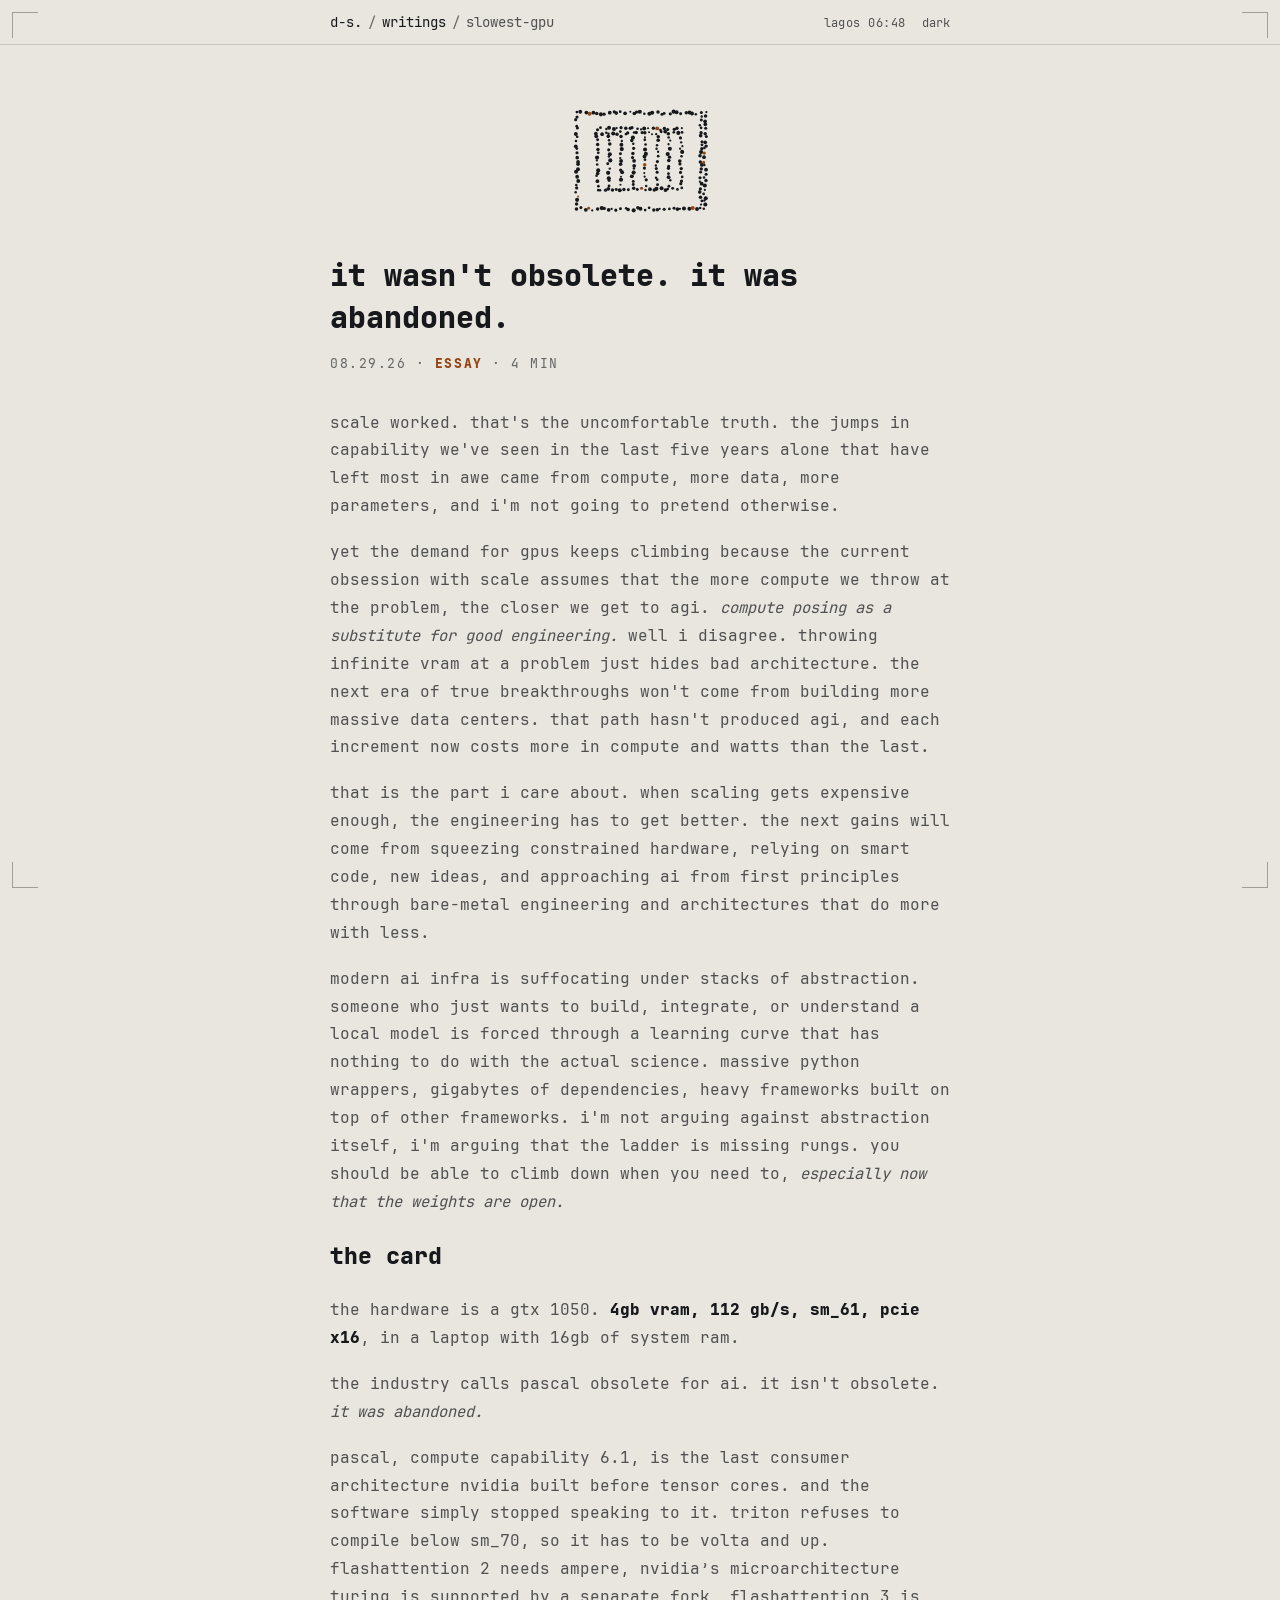
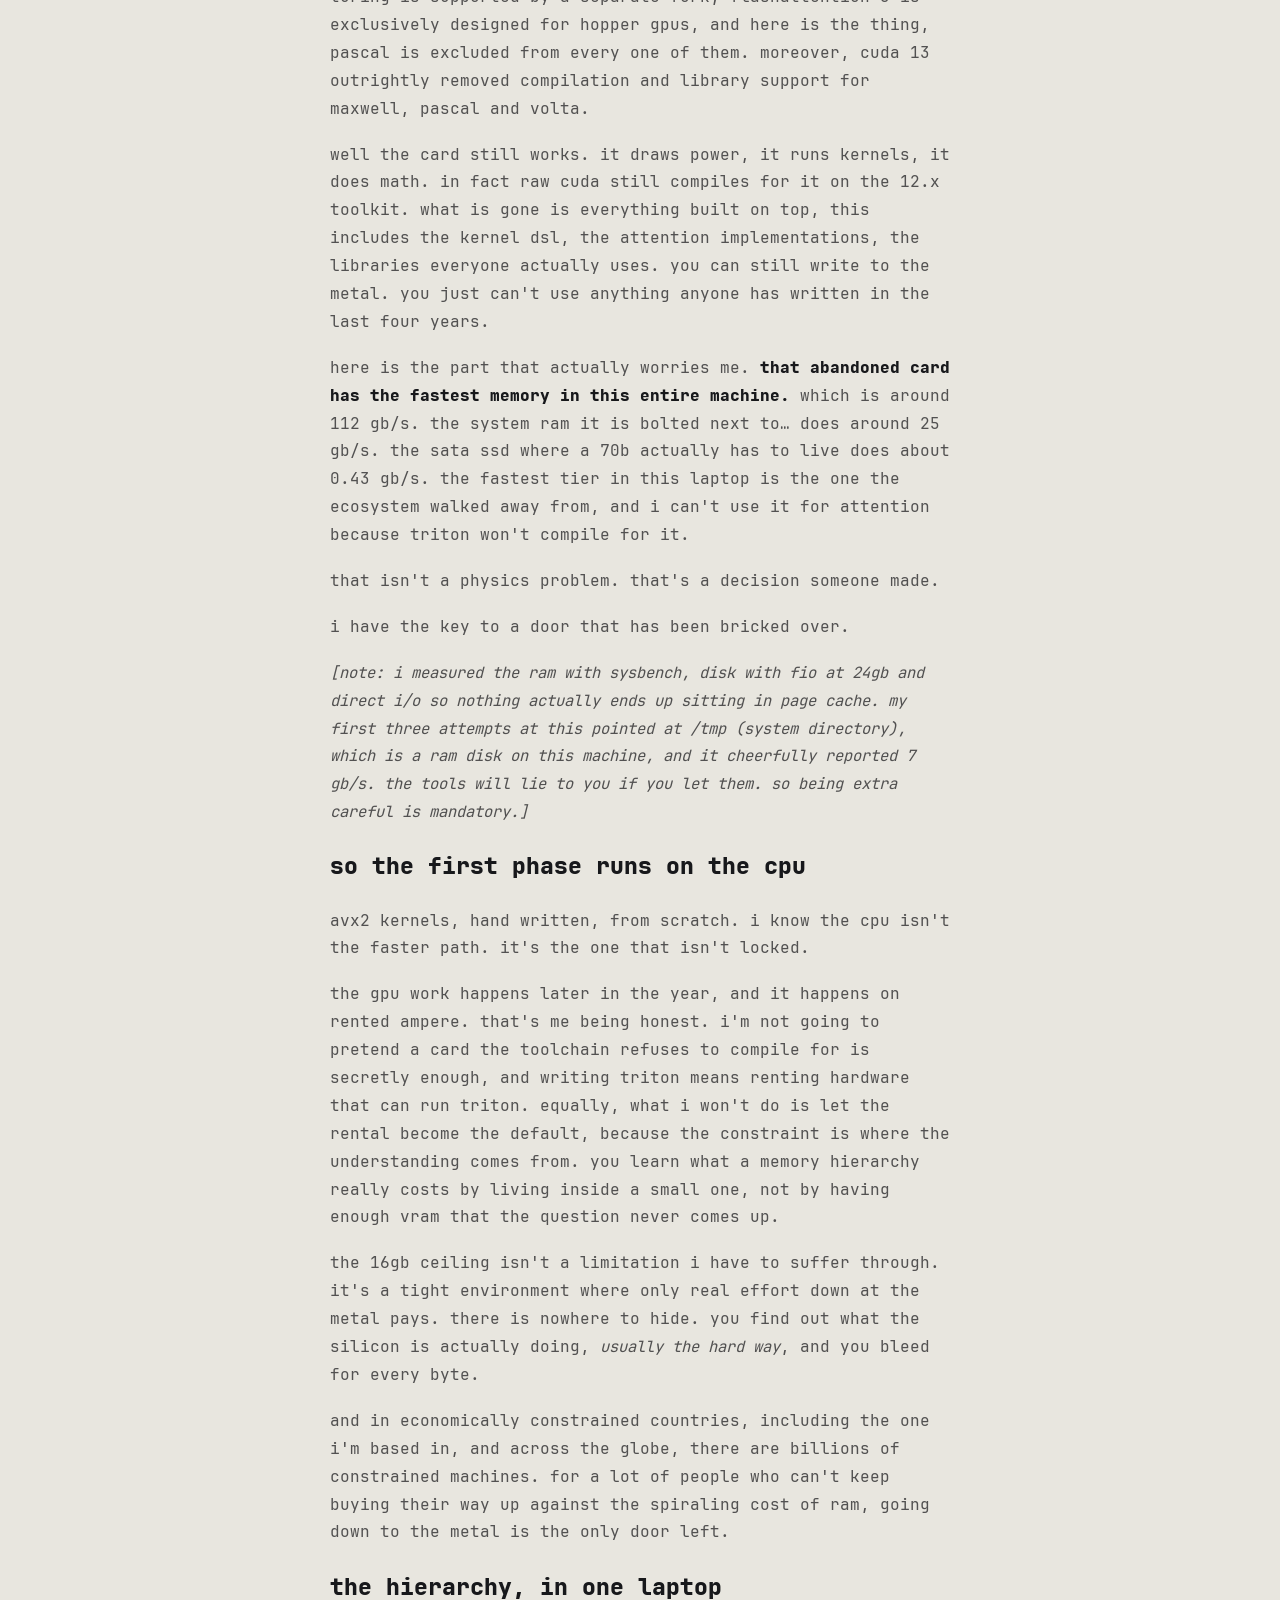
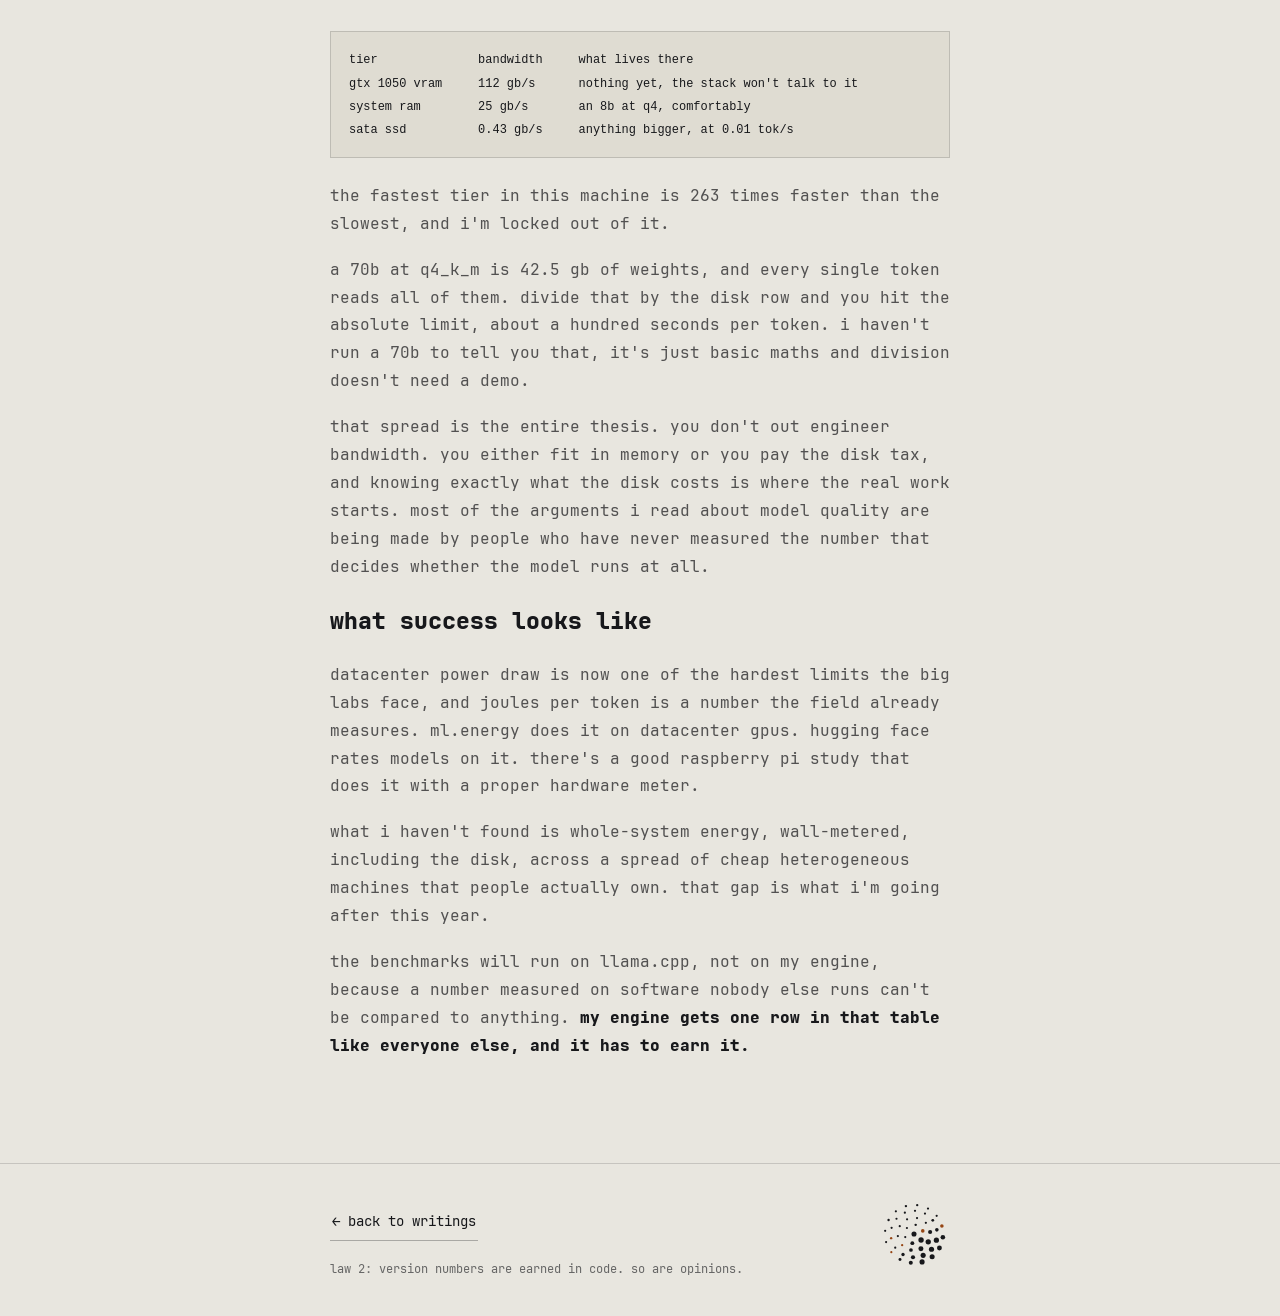
==== essay.html @ 885e8e58 "site: dead silicon" ====
<!DOCTYPE html>
<!--
  dead-silicon — writing template (copy per essay or note)
  SAMPLE CONTENT: this file doubles as the skeleton for the real week-two essay.
  EDIT: <title> + og (2), crumb, data-glyph + fig caption, h1, meta, body.
  SYSTEM GLYPH — rule zero: the stipple is a schematic of THIS page's concept,
  computed, not drawn. registry below: die-section · mem-grid · node-lattice ·
  waveform. if the concept has no honest schematic, delete the figure — empty
  beats vibes. one glyph per page, always captioned as a figure plate.
-->
<html lang="en" data-theme="light">
<head>
<meta charset="utf-8">
<meta name="viewport" content="width=device-width, initial-scale=1">
<meta name="color-scheme" content="light dark">
<title>it wasn't obsolete. it was abandoned. · dead-silicon</title>
<meta name="description" content="An essay from the dead-silicon project.">
<meta property="og:title" content="it wasn&#39;t obsolete. it was abandoned. · dead-silicon">
<meta property="og:description" content="An essay from the dead-silicon project — the thinking layer.">
<meta name="twitter:card" content="summary_large_image">
<!-- SHARE CARD. og:url and og:image must stay ABSOLUTE — x, whatsapp and slack
     fetch from their own servers, so a relative path unfurls as a blank box.
     og.png is drawn by banner.py: same seeded orb as the footer, 12x scale. -->
<meta property="og:type" content="article">
<meta property="og:url" content="https://deadsilicon.com/essay.html">
<meta property="og:site_name" content="dead-silicon">
<meta property="og:image" content="https://deadsilicon.com/og.png">
<meta property="og:image:width" content="1200">
<meta property="og:image:height" content="630">
<meta property="og:image:alt" content="dead silicon — a stippled orb beside the words 'a from-scratch llm inference engine, built on a gtx 1050 and 16gb of ram.'">
<meta name="twitter:image" content="https://deadsilicon.com/og.png">
<link rel="icon" href="data:image/svg+xml,%3Csvg xmlns='http://www.w3.org/2000/svg' viewBox='0 0 32 32'%3E%3Crect width='32' height='32' fill='%230B0C0E'/%3E%3Ccircle cx='16' cy='16' r='3.2' fill='%23E8E6DF'/%3E%3Ccircle cx='23' cy='12' r='2' fill='%23CF6A2B'/%3E%3Ccircle cx='10' cy='21' r='2' fill='%23E8E6DF'/%3E%3Ccircle cx='20' cy='22' r='1.6' fill='%23E8E6DF'/%3E%3C/svg%3E">
<meta name="theme-color" content="#E8E6DF">
<link rel="apple-touch-icon" href="touch-icon.png">
<script>
/* theme boot: LIGHT is the default, full stop — the OS preference is deliberately
   ignored, because cream is the identity and a visitor in os dark mode should still
   land on the site as it was designed. dark is opt-in via the toggle only.
   after deploy, uncomment the STORAGE line here and in the toggle handler so a
   visitor's manual choice sticks site-wide. */
(function(){var d=false;
/* STORAGE: try{d=localStorage.getItem("ds-theme")==="dark"}catch(e){} */
if(d){document.documentElement.setAttribute("data-theme","dark");
var m=document.querySelector('meta[name="theme-color"]');if(m)m.setAttribute("content","#0B0C0E");}})();
</script>
<style>
@font-face{font-family:"JetBrains Mono";src:local("JetBrains Mono"),local("JetBrainsMono-Regular"),url("fonts/JetBrainsMono-Regular.woff2") format("woff2");font-weight:400;font-display:swap}
@font-face{font-family:"JetBrains Mono";src:local("JetBrains Mono ExtraBold"),local("JetBrainsMono-ExtraBold"),url("fonts/JetBrainsMono-ExtraBold.woff2") format("woff2");font-weight:800;font-display:swap}
:root{--mono:"JetBrains Mono",ui-monospace,SFMono-Regular,Menlo,Consolas,"Liberation Mono",monospace;--w:66ch}
:root[data-theme="dark"]{--bg:#0B0C0E;--panel:#101216;--ink:#E8E6DF;--dim:rgba(232,230,223,.66);
  --mute:rgba(232,230,223,.52);--faint:rgba(232,230,223,.26);
  --line:rgba(232,230,223,.13);--ember:#CF6A2B}
:root[data-theme="light"]{--bg:#E8E6DF;--panel:#DFDCD2;--ink:#17181B;--dim:rgba(23,24,27,.72);
  --mute:rgba(23,24,27,.62);--faint:rgba(23,24,27,.30);
  --line:rgba(23,24,27,.16);--ember:#964614}
*{box-sizing:border-box}
[id]{scroll-margin-top:56px}
body{margin:0;background:var(--bg);color:var(--ink);font-family:var(--mono);
  font-size:15.5px;line-height:1.8;-webkit-font-smoothing:antialiased;font-feature-settings:"calt" 0}
::selection{background:var(--ember);color:var(--bg)}
a{color:var(--ink);text-decoration-color:var(--faint);text-underline-offset:4px}
a:hover{color:var(--ember);text-decoration-color:var(--ember)}
:focus-visible{outline:2px solid var(--ember);outline-offset:3px}
button{font:inherit;color:var(--dim);background:none;border:0;cursor:pointer;padding:6px 8px;margin:-6px -8px}
button:hover{color:var(--ember)}
.tick{position:fixed;width:26px;height:26px;pointer-events:none;z-index:60;opacity:.35}
.tick i{position:absolute;background:var(--ink);display:block}
.tick .h{width:26px;height:1px}.tick .v{width:1px;height:26px}
.tick.tl{top:12px;left:12px}.tick.tr{top:12px;right:12px}
.tick.bl{bottom:12px;left:12px}.tick.br{bottom:12px;right:12px}
.tick.tr .h,.tick.br .h{right:0}.tick.tr .v,.tick.br .v{right:0}
.tick.bl .v,.tick.br .v{bottom:0}.tick.bl .h,.tick.br .h{bottom:0}
header.top{position:sticky;top:0;z-index:50;background:var(--bg);border-bottom:1px solid var(--line)}
#prog{position:absolute;left:0;right:0;bottom:-1px;height:2px;background:var(--ember);
  transform:scaleX(0);transform-origin:0 50%;pointer-events:none}
header.top .bar{max-width:var(--w);margin-inline:auto;padding:10px 20px;display:flex;
  align-items:baseline;justify-content:space-between;gap:12px}
.crumb{font-size:.85rem}
.crumb a{text-decoration:none}.crumb .sep{color:var(--mute);padding:0 6px}
.crumb .here{color:var(--dim)}
.hud{display:flex;gap:16px;align-items:baseline;font-size:.78rem;color:var(--dim)}
#clock{font-variant-numeric:tabular-nums;letter-spacing:.04em}
article{max-width:var(--w);margin-inline:auto;padding:56px 20px 30px}
figure.glyph{margin:0 0 34px}
#glyph{display:block;width:150px;height:120px;margin-inline:auto}
h1{font-size:clamp(1.4rem,3.4vw,1.9rem);font-weight:800;line-height:1.35;margin:0}
.meta{color:var(--mute);font-size:.8rem;letter-spacing:.12em;text-transform:uppercase;margin:14px 0 34px}
.meta b{color:var(--ember);font-weight:800}
.arw-r,.arw-l{display:inline-block;transition:transform .14s steps(2,end)}
a:hover .arw-r{transform:translateX(6px)}
a:hover .arw-l{transform:translateX(-6px)}
@media (prefers-reduced-motion:reduce){.arw-r,.arw-l{transition:none}}
article p{margin:18px 0;color:var(--dim)}
article p b{color:var(--ink)}
code{background:var(--panel);padding:2px 6px;font-size:.88em}
pre{background:var(--panel);border:1px solid var(--line);padding:16px 18px;overflow-x:auto;
  font-size:.85rem;line-height:1.7;margin:24px 0}
pre code{background:none;padding:0}
pre,code{font-feature-settings:"calt" 1}
footer{border-top:1px solid var(--line);margin-top:56px}
footer .wrap{max-width:var(--w);margin-inline:auto;padding:34px 20px;display:grid;
  grid-template-columns:minmax(0,1fr) 72px;gap:20px;align-items:start}
.back{text-decoration:none;font-size:.9rem;border-bottom:1px solid var(--faint);padding:10px 2px 6px;display:inline-block}
.back:hover{border-color:var(--ember)}
.law{margin-top:16px;font-size:.78rem;color:var(--mute);line-height:2}
#orb{width:72px;height:72px;justify-self:end}
@media (max-width:640px){.tick{display:none}
  footer .wrap{grid-template-columns:1fr}#orb{justify-self:start}}
</style>
</head>
<body>

<div class="tick tl" aria-hidden="true"><i class="h"></i><i class="v"></i></div>
<div class="tick tr" aria-hidden="true"><i class="h"></i><i class="v"></i></div>
<div class="tick bl" aria-hidden="true"><i class="h"></i><i class="v"></i></div>
<div class="tick br" aria-hidden="true"><i class="h"></i><i class="v"></i></div>

<header class="top">
  <div class="bar">
    <nav class="crumb" aria-label="breadcrumb">
      <a href="index.html">d-s.</a><span class="sep">/</span><a href="writings.html">writings</a><span class="sep">/</span><span class="here">slowest-gpu</span>
    </nav>
    <div class="hud">
      <span id="clock">lagos --:--</span>
      <button id="theme" type="button" aria-pressed="true">dark</button>
    </div>
  </div>
  <div id="prog" aria-hidden="true"></div>
</header>

<article>
  <figure class="glyph">
    <canvas id="glyph" data-glyph="die-section" aria-hidden="true"></canvas>
  </figure>

  <h1>it wasn&#39;t obsolete. it was abandoned.</h1>
  <div class="meta">08.29.26 · <b>essay</b> · 4 min</div>

  <p>scale worked. that&#39;s the uncomfortable truth. the jumps in capability we&#39;ve seen in
    the last five years alone that have left most in awe came from compute, more data,
    more parameters, and i&#39;m not going to pretend otherwise.</p>

  <p>yet the demand for gpus keeps climbing because the current obsession with scale assumes
    that the more compute we throw at the problem, the closer we get to agi.
    <i>compute posing as a substitute for good engineering.</i> well i disagree. throwing infinite
    vram at a problem just hides bad architecture. the next era of true breakthroughs won&#39;t
    come from building more massive data centers. that path hasn&#39;t produced agi, and each
    increment now costs more in compute and watts than the last.</p>

  <p>that is the part i care about. when scaling gets expensive enough, the engineering has to
    get better. the next gains will come from squeezing constrained hardware, relying on smart
    code, new ideas, and approaching ai from first principles through bare-metal engineering
    and architectures that do more with less.</p>

  <p>modern ai infra is suffocating under stacks of abstraction. someone who just wants to
    build, integrate, or understand a local model is forced through a learning curve that has
    nothing to do with the actual science. massive python wrappers, gigabytes of dependencies,
    heavy frameworks built on top of other frameworks. i&#39;m not arguing against abstraction
    itself, i&#39;m arguing that the ladder is missing rungs. you should be able to climb down
    when you need to, <i>especially now that the weights are open.</i></p>

  <h2>the card</h2>

  <p>the hardware is a gtx 1050. <b>4gb vram, 112 gb/s, sm_61, pcie x16</b>, in a laptop with
    16gb of system ram.</p>

  <p>the industry calls pascal obsolete for ai. it isn&#39;t obsolete. <i>it was abandoned.</i></p>

  <p>pascal, compute capability 6.1, is the last consumer architecture nvidia built before tensor cores. 
    and the software simply stopped speaking to it. 
    triton refuses to compile below sm_70, so it has to be volta and up. 
    flashattention 2 needs ampere, nvidia’s microarchitecture turing is supported by a separate fork, 
    flashattention 3 is exclusively designed for hopper gpus, and here is the thing, 
    pascal is excluded from every one of them.  
    moreover, cuda 13 outrightly removed compilation and library support for maxwell, pascal and volta.</p>

  <p>well the card still works. 
    it draws power, it runs kernels, it does math. 
    in fact raw cuda still compiles for it on the 12.x toolkit. 
    what is gone is everything built on top, this includes the kernel dsl, the attention implementations, the libraries everyone actually uses. 
    you can still write to the metal. 
    you just can&#39;t use anything anyone has written in the last four years. 
  </p>

  <p>
    here is the part that actually worries me. 
    <b>that abandoned card has the fastest memory in this entire machine.</b>
    which is around 112 gb/s. 
    the system ram it is bolted next to… does around 25 gb/s. 
    the sata ssd where a 70b actually has to live does about 0.43 gb/s. 
    the fastest tier in this laptop is the one the ecosystem walked away from, and i can't use it for attention because triton won't compile for it.
  </p>

  <p>that isn&#39;t a physics problem. that&#39;s a decision someone made.</p>

  <p>i have the key to a door that has been bricked over.</p>

  <p><i>[note: i measured the ram with sysbench, disk with fio at 24gb and direct i/o so nothing actually ends up sitting in page cache. my first three attempts at this pointed at /tmp <i>(system directory)</i>, which is a ram disk on this machine, and it cheerfully reported 7 gb/s. the tools will lie to you if you let them. so being extra careful is mandatory.]</i></p>
  
  <h2>so the first phase runs on the cpu</h2>

  <p>avx2 kernels, hand written, from scratch. i know the cpu isn&#39;t the faster path. it&#39;s
    the one that isn&#39;t locked.</p>

  <p>the gpu work happens later in the year, and it happens on rented ampere. that&#39;s me being honest. 
    i&#39;m not going to pretend a card the toolchain refuses to compile
    for is secretly enough, and writing triton means renting hardware that can run triton.
    equally, what i won&#39;t do is let the rental become the default, because the constraint is where the
    understanding comes from. you learn what a memory hierarchy really costs by living inside a small
    one, not by having enough vram that the question never comes up.</p>

  <p>the 16gb ceiling isn&#39;t a limitation i have to suffer through. it&#39;s a tight environment
    where only real effort down at the metal pays. there is nowhere to hide. you find out what
    the silicon is actually doing, <i>usually the hard way</i>, and you bleed for every byte.</p>

  <p>and in economically constrained countries, including the one i&#39;m based in, and across
    the globe, there are billions of constrained machines. for a lot of people who can&#39;t keep
    buying their way up against the spiraling cost of ram, going down to the metal is the only
    door left.</p>

  <h2>the hierarchy, in one laptop</h2>

<pre><code>tier              bandwidth     what lives there
gtx 1050 vram     112 gb/s      nothing yet, the stack won&#39;t talk to it
system ram        25 gb/s       an 8b at q4, comfortably
sata ssd          0.43 gb/s     anything bigger, at 0.01 tok/s</code></pre>

  <p>the fastest tier in this machine is 263 times faster than the slowest, and i'm locked out of it.
  </p>

  <p>a 70b at q4_k_m is 42.5 gb of weights, and every single token reads all of them. divide
    that by the disk row and you hit the absolute limit, about a hundred seconds per token. i haven&#39;t run a 70b to tell you that, it&#39;s
    just basic maths and division doesn&#39;t need a demo.</p>

  <p>
    that spread is the entire thesis. 
    you don&#39;t out engineer bandwidth. 
    you either fit in memory or you pay the disk tax, and knowing exactly what the disk costs is where the real work starts. 
    most of the arguments i read about model quality are being made by people who have never measured the number that decides whether the model runs at all.
  </p>

  <h2>what success looks like</h2>

  <p>datacenter power draw is now one of the hardest limits the big labs face, and joules per
    token is a number the field already measures. ml.energy does it on datacenter gpus. hugging
    face rates models on it. there&#39;s a good raspberry pi study that does it with a proper
    hardware meter.</p>

  <p>what i haven&#39;t found is whole-system energy, wall-metered, including the disk, across a
    spread of cheap heterogeneous machines that people actually own. that gap is what i&#39;m
    going after this year.</p>

  <p>the benchmarks will run on llama.cpp, not on my engine, because a number measured on
    software nobody else runs can&#39;t be compared to anything. <b>my engine gets one row in that
    table like everyone else, and it has to earn it.</b></p>

</article>

<footer>
  <div class="wrap">
    <div>
      <a class="back" href="writings.html"><span class="arw-l">←</span> back to writings</a>
      <div class="law">law 2: version numbers are earned in code. so are opinions.</div>
    </div>
    <canvas id="orb" aria-hidden="true"></canvas>
  </div>
</footer>

<script>
(function(){
"use strict";
var doc=document, root=doc.documentElement;
function q(s){return doc.querySelector(s)}
function cvar(n){return getComputedStyle(root).getPropertyValue(n).trim()}
function mulberry32(seed){var t=seed>>>0;return function(){t=(t+0x6D2B79F5)>>>0;
  var r=Math.imul(t^(t>>>15),1|t);r=(r+Math.imul(r^(r>>>7),61|r))^r;
  return ((r^(r>>>14))>>>0)/4294967296}}

/* SYSTEM GLYPHS — schematics only. each source draws pure geometry in black;
   the stippler (same idea as the wordmark band) computes the dots from it.
   add a source ONLY if the shape could appear in a 1970s technical manual. */
var GLYPHS={
  "die-section":function(c,w,h){
    c.strokeStyle="#000";c.lineWidth=6;
    c.strokeRect(w*0.08,h*0.10,w*0.84,h*0.80);
    c.strokeRect(w*0.22,h*0.26,w*0.56,h*0.48);
    c.lineWidth=4;
    for(var i=0;i<6;i++){var x=w*0.30+i*(w*0.40/5);
      c.beginPath();c.moveTo(x,h*0.26);c.lineTo(x,h*0.74);c.stroke();}
  },
  "mem-grid":function(c,w,h){
    var cols=8,rows=4,cw=w*0.84/cols,ch=h*0.72/rows,x0=w*0.08,y0=h*0.14;
    c.lineWidth=4;c.strokeStyle="#000";c.fillStyle="#000";
    for(var r=0;r<rows;r++)for(var k=0;k<cols;k++){
      var x=x0+k*cw,y=y0+r*ch,n=r*cols+k;
      if(n%5===1||n%7===3)c.fillRect(x+3,y+3,cw-6,ch-6);
      else c.strokeRect(x+3,y+3,cw-6,ch-6);
    }
  },
  "node-lattice":function(c,w,h){
    var pts=[[0.15,0.5],[0.38,0.2],[0.38,0.8],[0.62,0.35],[0.62,0.65],[0.86,0.5]];
    var ln=[[0,1],[0,2],[1,3],[2,4],[3,5],[4,5],[3,4]];
    c.strokeStyle="#000";c.lineWidth=5;
    ln.forEach(function(l){c.beginPath();
      c.moveTo(pts[l[0]][0]*w,pts[l[0]][1]*h);
      c.lineTo(pts[l[1]][0]*w,pts[l[1]][1]*h);c.stroke();});
    c.fillStyle="#000";
    pts.forEach(function(p){c.beginPath();c.arc(p[0]*w,p[1]*h,7,0,6.283);c.fill();});
  },
  "waveform":function(c,w,h){
    c.strokeStyle="#000";c.lineWidth=7;
    var y1=h*0.28,y2=h*0.72,x=w*0.06,seg=w*0.88/6;
    c.beginPath();c.moveTo(x,y2);
    for(var i=0;i<6;i++){var yt=(i%2===0)?y1:y2;c.lineTo(x,yt);x+=seg;c.lineTo(x,yt);}
    c.stroke();
  }
};
function hashSeed(s){var h=9;for(var i=0;i<s.length;i++)
  h=Math.imul(h^s.charCodeAt(i),387420489);return h>>>0}
function drawGlyph(){
  var cv=q("#glyph");if(!cv)return;
  var name=cv.getAttribute("data-glyph"),src=GLYPHS[name];if(!src)return;
  var CW=150,CH=120,dpr=Math.min(2,window.devicePixelRatio||1);
  cv.width=CW*dpr;cv.height=CH*dpr;
  var ctx=cv.getContext("2d");ctx.setTransform(dpr,0,0,dpr,0,0);ctx.clearRect(0,0,CW,CH);
  var off=doc.createElement("canvas");off.width=CW;off.height=CH;
  var oc=off.getContext("2d",{willReadFrequently:true});
  src(oc,CW,CH);
  var data=oc.getImageData(0,0,CW,CH).data;
  var rnd=mulberry32(hashSeed(name+doc.title));
  var ink=cvar("--ink"),ember=cvar("--ember"),step=4;
  for(var y=0;y<CH;y+=step)for(var x=0;x<CW;x+=step){
    if(data[(y*CW+x)*4+3]>140){
      var jx=x+(rnd()*2-1)*1.4, jy=y+(rnd()*2-1)*1.4, r=1.0+rnd()*1.1;
      ctx.fillStyle=rnd()<0.05?ember:ink;
      ctx.beginPath();ctx.arc(jx,jy,r,0,6.283);ctx.fill();
    }
  }
}

var themeBtn=q("#theme");
if(root.getAttribute("data-theme")==="dark"){
  themeBtn.textContent="light";themeBtn.setAttribute("aria-pressed","false");
}
themeBtn.addEventListener("click",function(){
  var light=root.getAttribute("data-theme")!=="light";
  root.setAttribute("data-theme",light?"light":"dark");
  themeBtn.textContent=light?"dark":"light";
  themeBtn.setAttribute("aria-pressed",light?"true":"false");
  q('meta[name="theme-color"]').setAttribute("content",light?"#E8E6DF":"#0B0C0E");
  /* STORAGE (uncomment after deploy): try{localStorage.setItem("ds-theme",light?"light":"dark")}catch(e){} */
  drawOrb();drawGlyph();
});
var clock=q("#clock");
var fmt=new Intl.DateTimeFormat("en-GB",{timeZone:"Africa/Lagos",hour:"2-digit",minute:"2-digit",hour12:false});
function tickClock(){clock.textContent="lagos "+fmt.format(new Date())}
tickClock();setInterval(tickClock,30000);
function drawOrb(){
  var el=q("#orb");if(!el)return;
  var dpr=Math.min(2,window.devicePixelRatio||1),S=72;
  el.width=S*dpr;el.height=S*dpr;
  var c=el.getContext("2d");c.setTransform(dpr,0,0,dpr,0,0);c.clearRect(0,0,S,S);
  var ink=cvar("--ink"),ember=cvar("--ember"),k=S/62,rnd=mulberry32(7);
  var pts=[[0,0,2.2]],rings=[[8,6],[14,10],[20,14],[25,16]];
  rings.forEach(function(rc){var R=rc[0],cnt=rc[1];
    for(var j=0;j<cnt;j++){
      var a=6.28318*j/cnt+R*0.35,dx=R*Math.cos(a),dy=R*Math.sin(a);
      var shade=Math.max(0,(dx+dy)/(1.414*R));
      pts.push([dx,dy,0.9+1.4*shade+(rnd()*0.3-0.15)]);
    }});
  pts.forEach(function(p,i){
    c.fillStyle=(i%9===4)?ember:ink;
    c.beginPath();c.arc(S/2+p[0]*k,S/2+p[1]*k,Math.max(1.1,p[2]*k),0,6.283);c.fill();
  });
}
var prog=q("#prog"), pTick=false;
function setProg(){
  var d=doc.documentElement, h=d.scrollHeight-window.innerHeight;
  var v=h>0?Math.min(1,Math.max(0,(window.scrollY||d.scrollTop||0)/h)):0;
  prog.style.transform="scaleX("+v+")";pTick=false;
}
window.addEventListener("scroll",function(){if(!pTick){pTick=true;requestAnimationFrame(setProg)}},{passive:true});
setProg();
function init(){drawOrb();drawGlyph()}
init();
if(doc.fonts&&doc.fonts.ready){doc.fonts.ready.then(init).catch(function(){})}
})();
</script>
</body>
</html>
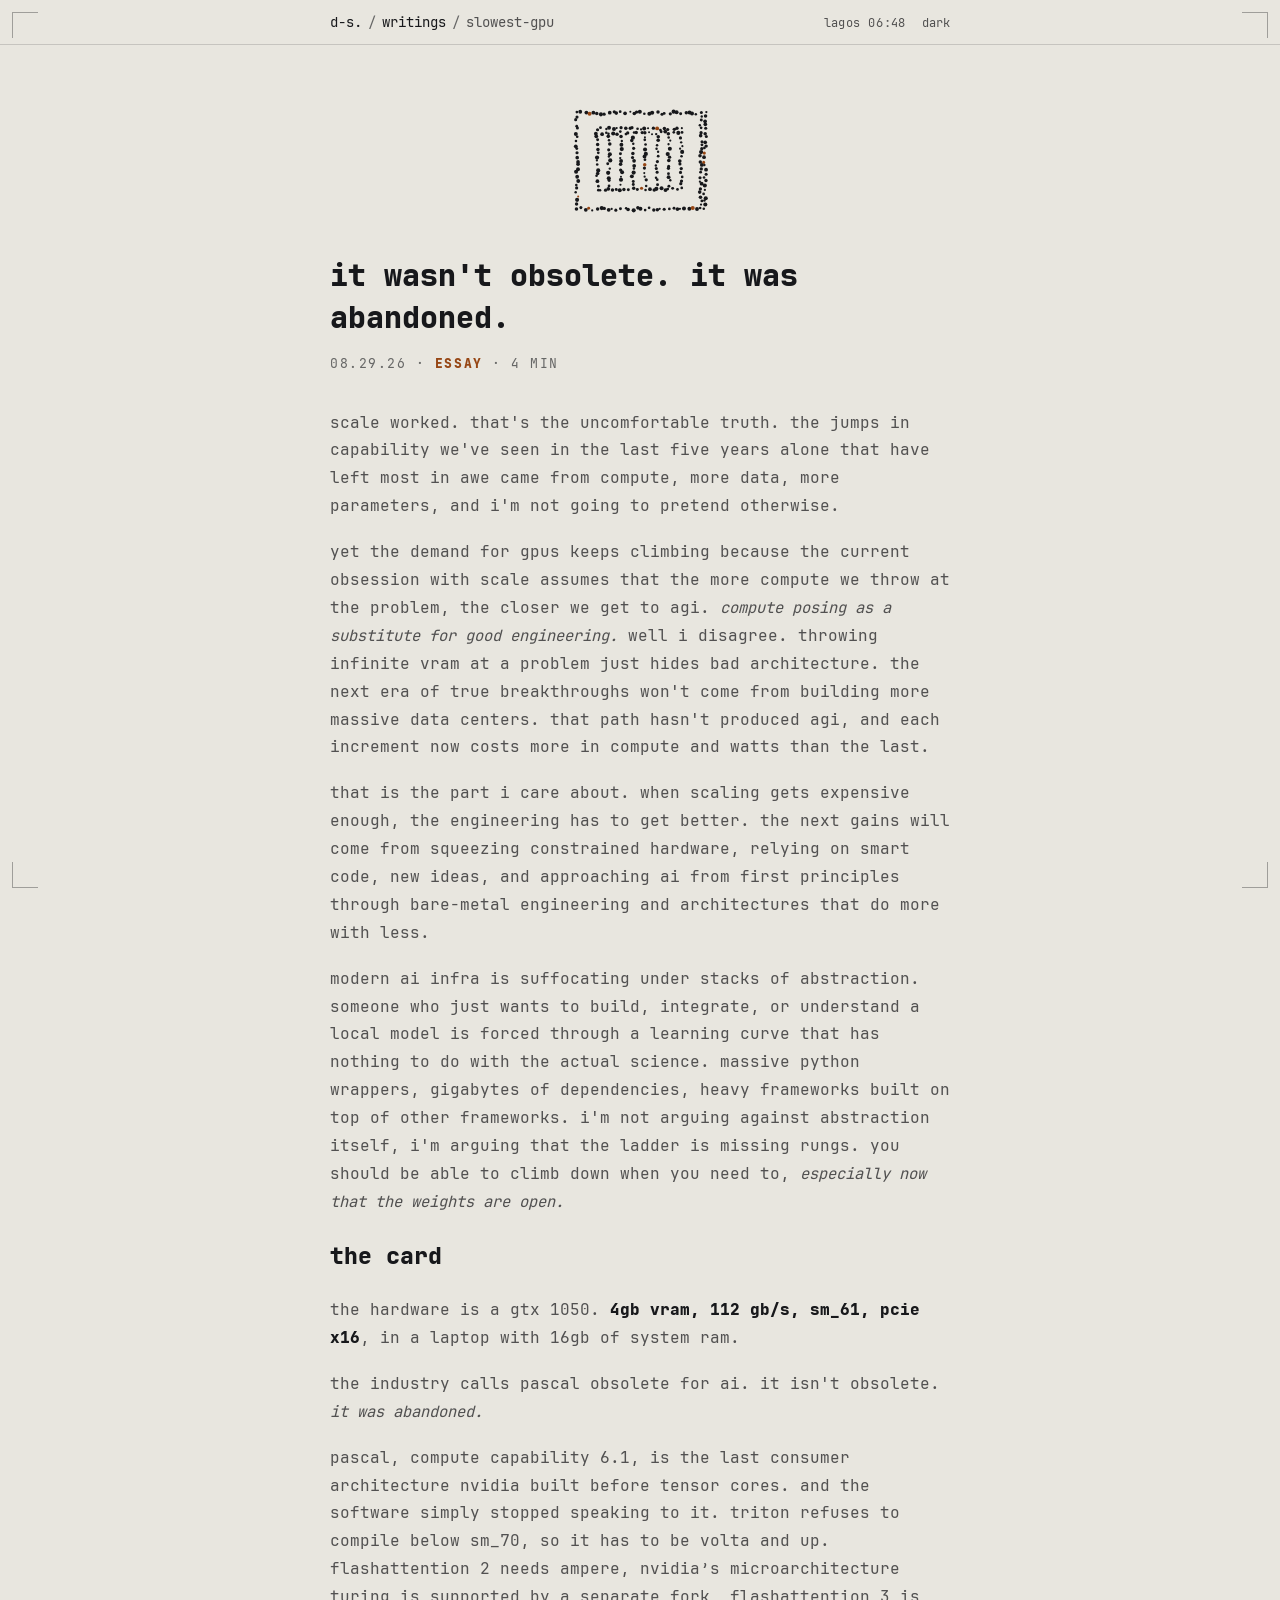
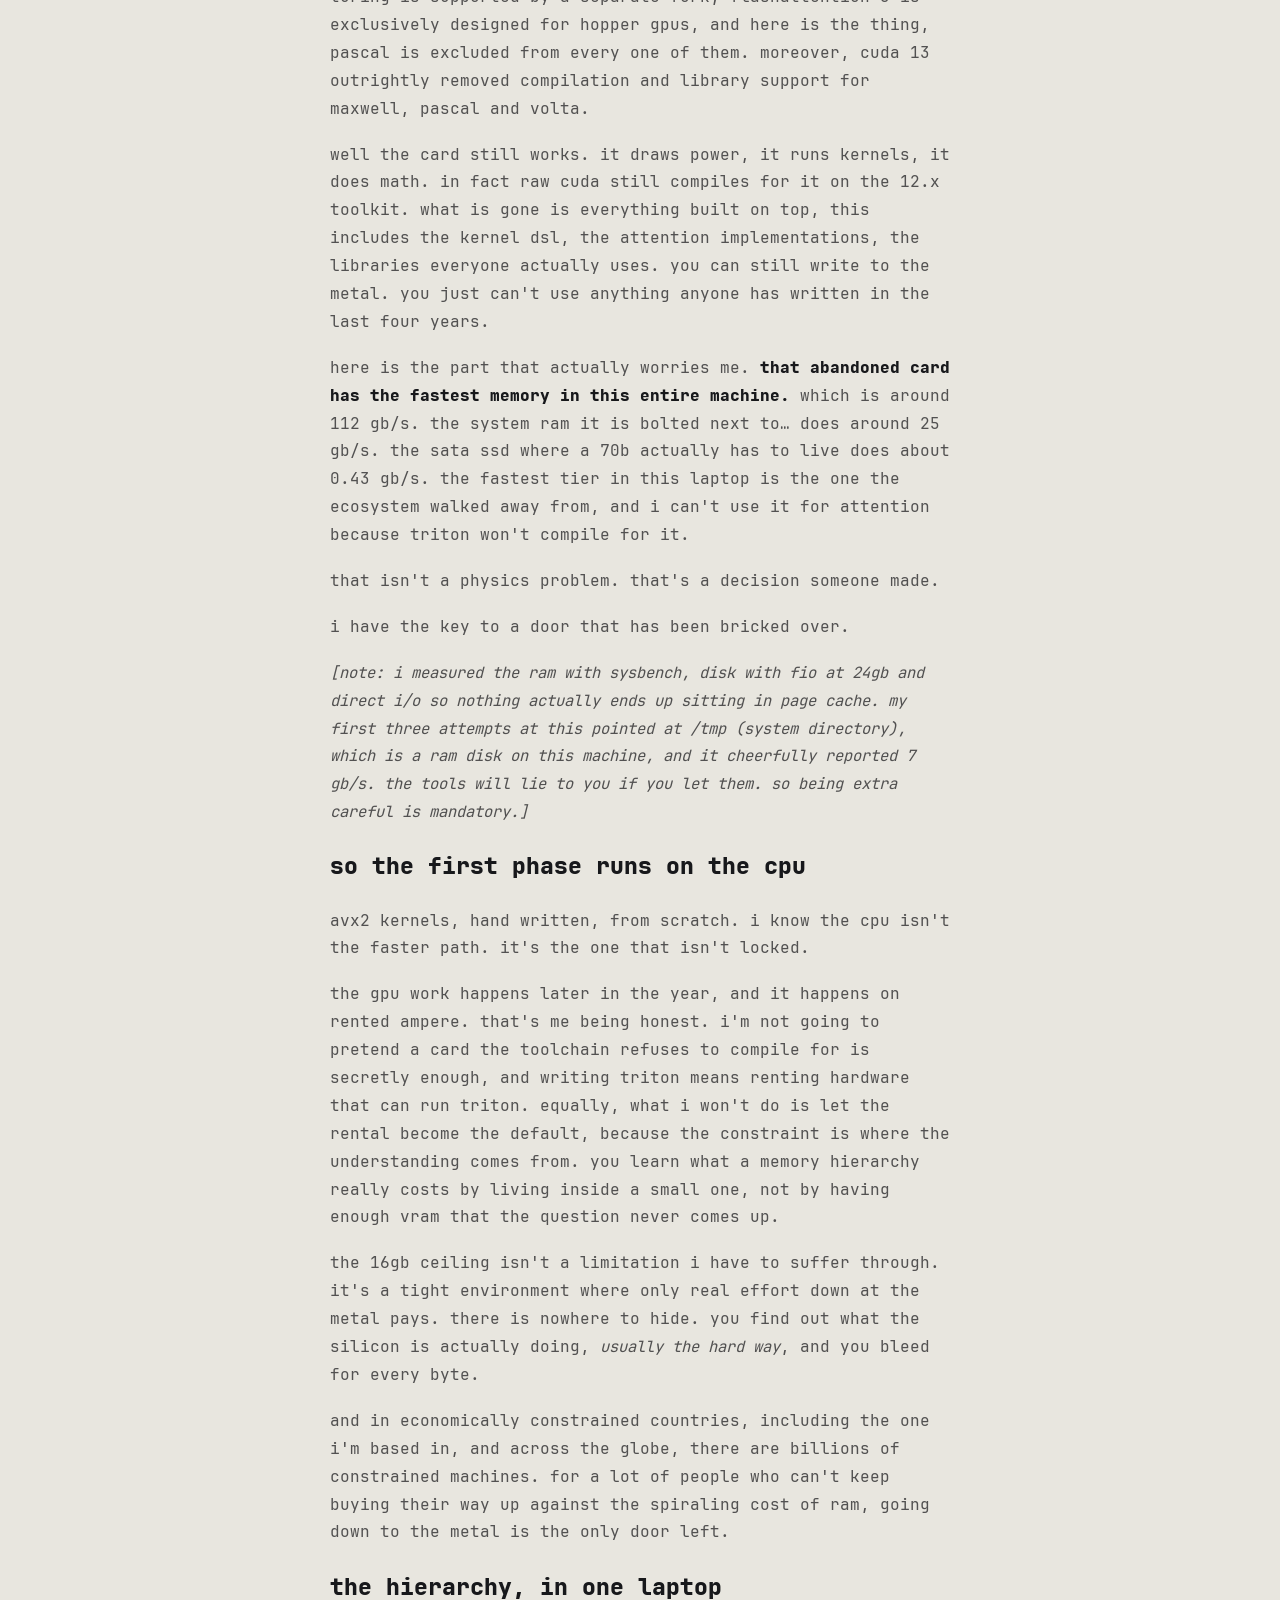
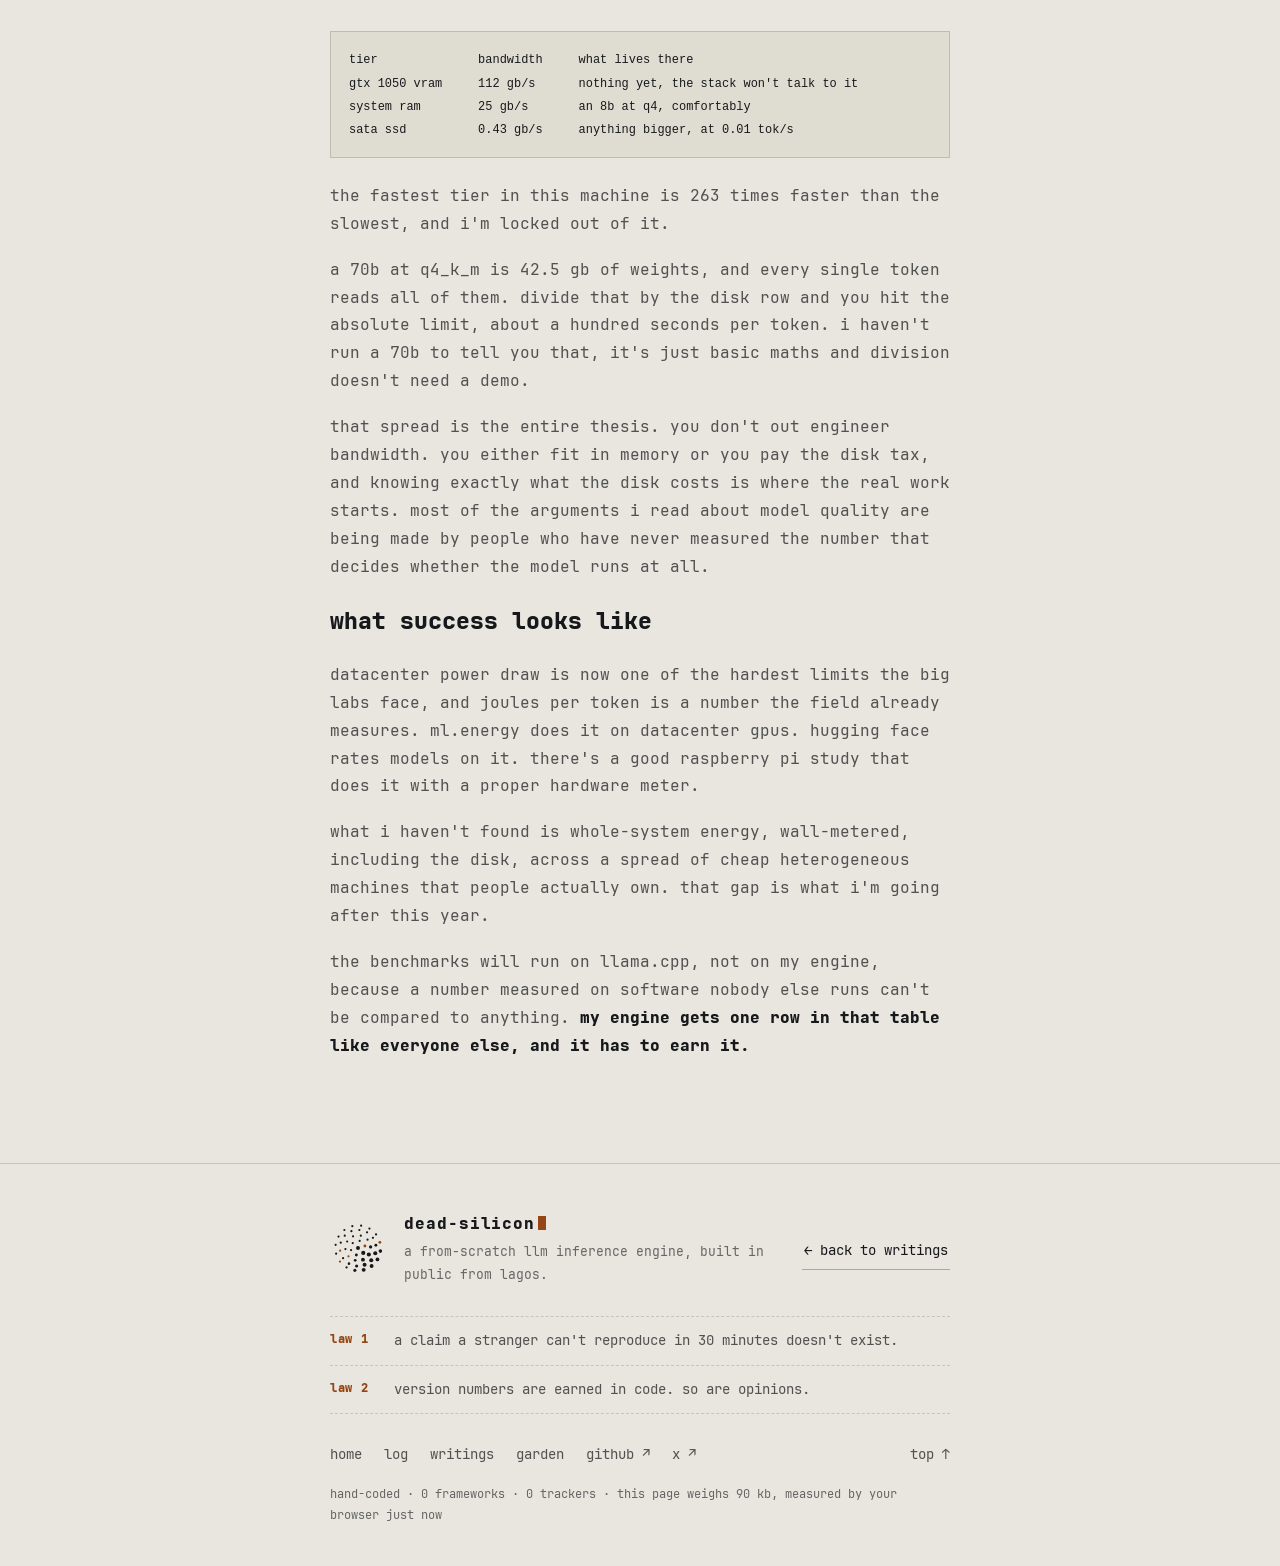
==== commit 1a0e3998: "site: ascii-shark hero, living garden, day 022 reset, one footer - hero: ocean.js, a plain-js port o" ====
--- a/essay.html
+++ b/essay.html
@@ -36,10 +36,9 @@
 /* theme boot: LIGHT is the default, full stop — the OS preference is deliberately
    ignored, because cream is the identity and a visitor in os dark mode should still
    land on the site as it was designed. dark is opt-in via the toggle only.
-   after deploy, uncomment the STORAGE line here and in the toggle handler so a
    visitor's manual choice sticks site-wide. */
 (function(){var d=false;
-/* STORAGE: try{d=localStorage.getItem("ds-theme")==="dark"}catch(e){} */
+try{d=localStorage.getItem("ds-theme")==="dark"}catch(e){}
 if(d){document.documentElement.setAttribute("data-theme","dark");
 var m=document.querySelector('meta[name="theme-color"]');if(m)m.setAttribute("content","#0B0C0E");}})();
 </script>
@@ -97,18 +96,44 @@
   font-size:.85rem;line-height:1.7;margin:24px 0}
 pre code{background:none;padding:0}
 pre,code{font-feature-settings:"calt" 1}
+/* footer — one sign-off, same on every page: who, the laws, where to go next,
+   and what the page actually weighs (measured in the visitor's browser). */
 footer{border-top:1px solid var(--line);margin-top:56px}
-footer .wrap{max-width:var(--w);margin-inline:auto;padding:34px 20px;display:grid;
-  grid-template-columns:minmax(0,1fr) 72px;gap:20px;align-items:start}
+footer .wrap{max-width:var(--w);margin-inline:auto;padding:46px 20px 40px}
+.sig{display:flex;align-items:center;gap:12px 18px;flex-wrap:wrap}
+#orb{width:56px;height:56px;flex-shrink:0}
+.sig-t{min-width:0;flex:1}
+.sig-name{font-weight:800;letter-spacing:.06em;text-decoration:none}
+.sig-name:hover{color:var(--ember)}
+.sig-line{margin-top:2px;font-size:.8rem;color:var(--mute)}
+.cur{display:inline-block;width:.5em;height:.9em;background:var(--ember);
+  margin-left:.18em;vertical-align:-.06em;animation:blink 1.1s steps(1) infinite}
+@keyframes blink{50%{opacity:0}}
 .back{text-decoration:none;font-size:.9rem;border-bottom:1px solid var(--faint);padding:10px 2px 6px;display:inline-block}
 .back:hover{border-color:var(--ember)}
-.law{margin-top:16px;font-size:.78rem;color:var(--mute);line-height:2}
-#orb{width:72px;height:72px;justify-self:end}
+.laws{list-style:none;margin:30px 0 0;padding:0;font-size:.88rem;color:var(--dim);
+  border-bottom:1px dashed var(--line)}
+.laws li{display:grid;grid-template-columns:8ch minmax(0,1fr);padding:11px 0;
+  border-top:1px dashed var(--line)}
+.laws b{color:var(--ember);font-weight:800;font-size:.78rem;letter-spacing:.06em}
+.fnav{display:flex;flex-wrap:wrap;align-items:baseline;gap:4px 22px;margin-top:22px;font-size:.85rem}
+.fnav a{text-decoration:none;color:var(--dim);padding:6px 0}
+.fnav a:hover{color:var(--ember)}
+.fnav .totop{margin-left:auto}
+.fnav .arw,.fnav .arw-u{display:inline-block;transition:transform .14s steps(2,end)}
+.fnav .arw-u{transform:rotate(180deg)}
+.fnav a:hover .arw{transform:rotate(45deg)}
+.fnav a:hover .arw-u{transform:rotate(180deg) translateY(4px)}
+.colo{margin-top:10px;font-size:.72rem;color:var(--mute);line-height:1.9}
+/* the colon ticks with the clock — the page is running, not printed */
+.tk{animation:tk 2s steps(1) infinite}
+@keyframes tk{50%{opacity:.25}}
+@media (prefers-reduced-motion:reduce){.cur,.tk{animation:none}.fnav .arw,.fnav .arw-u{transition:none}}
 @media (max-width:640px){.tick{display:none}
-  footer .wrap{grid-template-columns:1fr}#orb{justify-self:start}}
+  .laws li{grid-template-columns:1fr}.fnav .totop{margin-left:0}}
 </style>
 </head>
-<body>
+<body id="top">
 
 <div class="tick tl" aria-hidden="true"><i class="h"></i><i class="v"></i></div>
 <div class="tick tr" aria-hidden="true"><i class="h"></i><i class="v"></i></div>
@@ -258,11 +283,25 @@
 
 <footer>
   <div class="wrap">
-    <div>
+    <div class="sig">
+      <canvas id="orb" aria-hidden="true"></canvas>
+      <div class="sig-t">
+        <a class="sig-name" href="index.html">dead-silicon</a><span class="cur" aria-hidden="true"></span>
+        <div class="sig-line">a from-scratch llm inference engine, built in public from lagos.</div>
+      </div>
       <a class="back" href="writings.html"><span class="arw-l">←</span> back to writings</a>
-      <div class="law">law 2: version numbers are earned in code. so are opinions.</div>
     </div>
-    <canvas id="orb" aria-hidden="true"></canvas>
+    <ol class="laws">
+      <li><b>law 1</b><span>a claim a stranger can't reproduce in 30 minutes doesn't exist.</span></li>
+      <li><b>law 2</b><span>version numbers are earned in code. so are opinions.</span></li>
+    </ol>
+    <nav class="fnav" aria-label="footer">
+      <a href="index.html">home</a><a href="log.html">log</a><a href="writings.html">writings</a><a href="garden.html">garden</a>
+      <a href="https://github.com/elijahadeb" target="_blank" rel="noopener">github <span class="arw">↗</span></a>
+      <a href="https://x.com/elijahadeb" target="_blank" rel="noopener">x <span class="arw">↗</span></a>
+      <a class="totop" href="#top">top <span class="arw-u">↓</span></a>
+    </nav>
+    <div class="colo">hand-coded · 0 frameworks · 0 trackers<span id="weight"></span></div>
   </div>
 </footer>
 
@@ -348,31 +387,64 @@
   themeBtn.textContent=light?"dark":"light";
   themeBtn.setAttribute("aria-pressed",light?"true":"false");
   q('meta[name="theme-color"]').setAttribute("content",light?"#E8E6DF":"#0B0C0E");
-  /* STORAGE (uncomment after deploy): try{localStorage.setItem("ds-theme",light?"light":"dark")}catch(e){} */
+  try{localStorage.setItem("ds-theme",light?"light":"dark")}catch(e){}
   drawOrb();drawGlyph();
 });
 var clock=q("#clock");
 var fmt=new Intl.DateTimeFormat("en-GB",{timeZone:"Africa/Lagos",hour:"2-digit",minute:"2-digit",hour12:false});
-function tickClock(){clock.textContent="lagos "+fmt.format(new Date())}
+function tickClock(){var p=fmt.format(new Date()).split(":");
+  clock.innerHTML="lagos "+p[0]+'<span class="tk">:</span>'+p[1]}
 tickClock();setInterval(tickClock,30000);
+/* orb — orb_stamp() from stylize.py, same recipe and seed as og.png, so at rest it
+   is the banner's orb exactly. it turns now: each ring drifts at its own rate,
+   inner ones faster, while the light stays put — dots swell as they pass through
+   it. hover the sign-off and it spins up. still under reduced motion. */
+var orbEl=q("#orb"), orbPts=null, orbT=0, orbW=1, orbGoal=1, orbRun=false, orbLast=0;
 function drawOrb(){
-  var el=q("#orb");if(!el)return;
-  var dpr=Math.min(2,window.devicePixelRatio||1),S=72;
-  el.width=S*dpr;el.height=S*dpr;
-  var c=el.getContext("2d");c.setTransform(dpr,0,0,dpr,0,0);c.clearRect(0,0,S,S);
-  var ink=cvar("--ink"),ember=cvar("--ember"),k=S/62,rnd=mulberry32(7);
-  var pts=[[0,0,2.2]],rings=[[8,6],[14,10],[20,14],[25,16]];
-  rings.forEach(function(rc){var R=rc[0],cnt=rc[1];
-    for(var j=0;j<cnt;j++){
-      var a=6.28318*j/cnt+R*0.35,dx=R*Math.cos(a),dy=R*Math.sin(a);
-      var shade=Math.max(0,(dx+dy)/(1.414*R));
-      pts.push([dx,dy,0.9+1.4*shade+(rnd()*0.3-0.15)]);
-    }});
-  pts.forEach(function(p,i){
+  if(!orbEl)return;
+  if(!orbPts){var rnd=mulberry32(7);orbPts=[{R:0,a:0,j:0,w:0}];
+    [[8,6],[14,10],[20,14],[25,16]].forEach(function(rc){
+      for(var j=0;j<rc[1];j++)orbPts.push({R:rc[0],a:6.28318*j/rc[1]+rc[0]*0.35,
+        j:rnd()*0.3-0.15,w:0.5/Math.sqrt(rc[0])});});}
+  var dpr=Math.min(2,window.devicePixelRatio||1),S=56;
+  if(orbEl.width!==S*dpr){orbEl.width=S*dpr;orbEl.height=S*dpr}
+  var c=orbEl.getContext("2d");c.setTransform(dpr,0,0,dpr,0,0);c.clearRect(0,0,S,S);
+  var ink=cvar("--ink"),ember=cvar("--ember"),k=S/62;
+  for(var i=0;i<orbPts.length;i++){var p=orbPts[i],a=p.a+orbT*p.w,
+    dx=p.R*Math.cos(a),dy=p.R*Math.sin(a),
+    r=p.R?0.9+1.4*Math.max(0,(dx+dy)/(1.414*p.R))+p.j:2.2;
     c.fillStyle=(i%9===4)?ember:ink;
-    c.beginPath();c.arc(S/2+p[0]*k,S/2+p[1]*k,Math.max(1.1,p[2]*k),0,6.283);c.fill();
-  });
-}
+    c.beginPath();c.arc(S/2+dx*k,S/2+dy*k,Math.max(1.1,r*k),0,6.283);c.fill();}
+}
+function orbFrame(now){
+  if(!orbRun)return;
+  var dt=Math.min(0.1,(now-orbLast)/1000);orbLast=now;
+  orbW+=(orbGoal-orbW)*Math.min(1,dt*3);orbT+=dt*orbW;drawOrb();
+  requestAnimationFrame(orbFrame);
+}
+if(orbEl&&!window.matchMedia("(prefers-reduced-motion: reduce)").matches){
+  var orbVis=false, sig=q(".sig");
+  var orbGo=function(){var on=orbVis&&!doc.hidden;
+    if(on&&!orbRun){orbRun=true;orbLast=performance.now();requestAnimationFrame(orbFrame)}
+    else if(!on)orbRun=false};
+  new IntersectionObserver(function(en){orbVis=en[0].isIntersecting;orbGo()}).observe(orbEl);
+  doc.addEventListener("visibilitychange",orbGo);
+  sig.addEventListener("pointerenter",function(){orbGoal=7});
+  sig.addEventListener("pointerleave",function(){orbGoal=1});
+}
+
+/* page weight — measured, not claimed: the browser's own resource timing, summed.
+   anyone can check it in devtools. */
+var wEl=q("#weight");
+function weigh(){
+  if(!wEl||!window.performance||!performance.getEntriesByType)return;
+  var t=0;
+  performance.getEntriesByType("navigation").concat(performance.getEntriesByType("resource"))
+    .forEach(function(e){t+=e.encodedBodySize||e.transferSize||0});
+  if(t>0)wEl.textContent=" · this page weighs "+Math.round(t/1024)+" kb, measured by your browser just now";
+}
+window.addEventListener("load",weigh);
+if(window.PerformanceObserver){try{new PerformanceObserver(weigh).observe({type:"resource",buffered:true})}catch(e){}}
 var prog=q("#prog"), pTick=false;
 function setProg(){
   var d=doc.documentElement, h=d.scrollHeight-window.innerHeight;
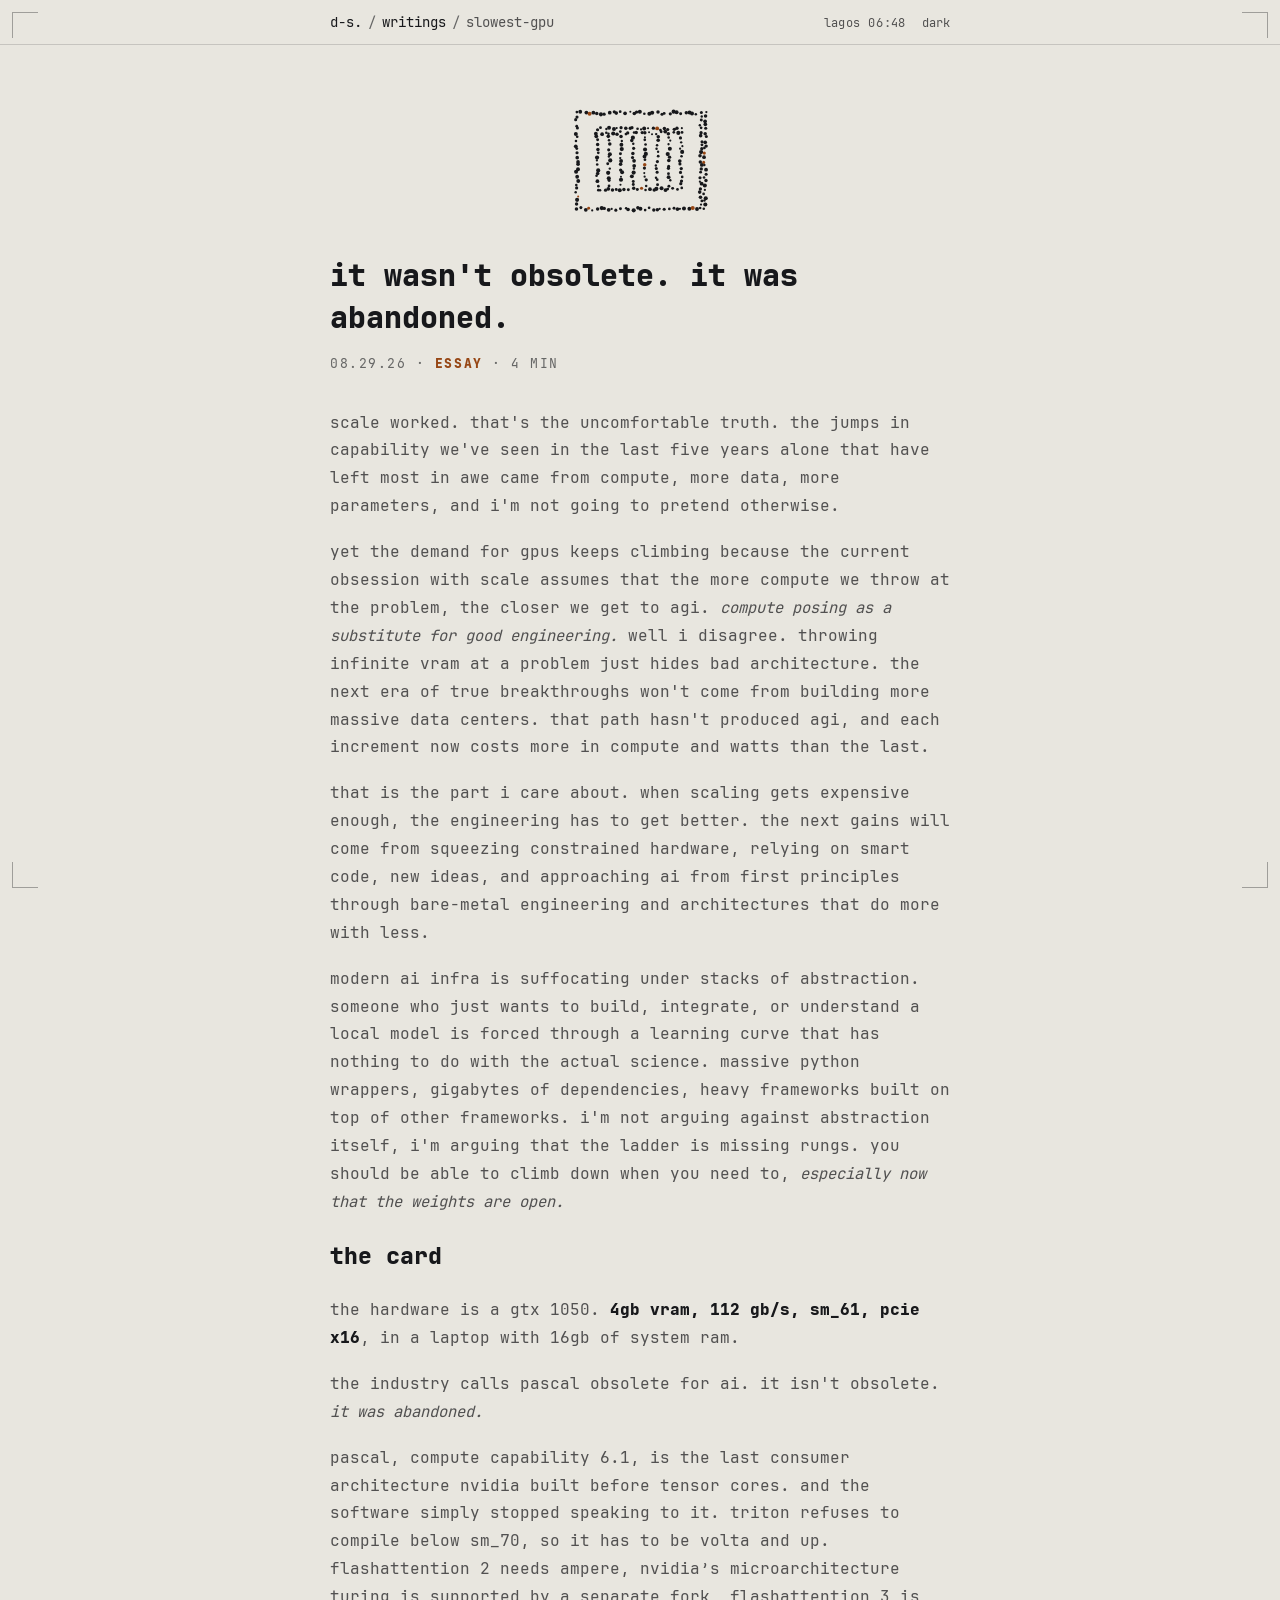
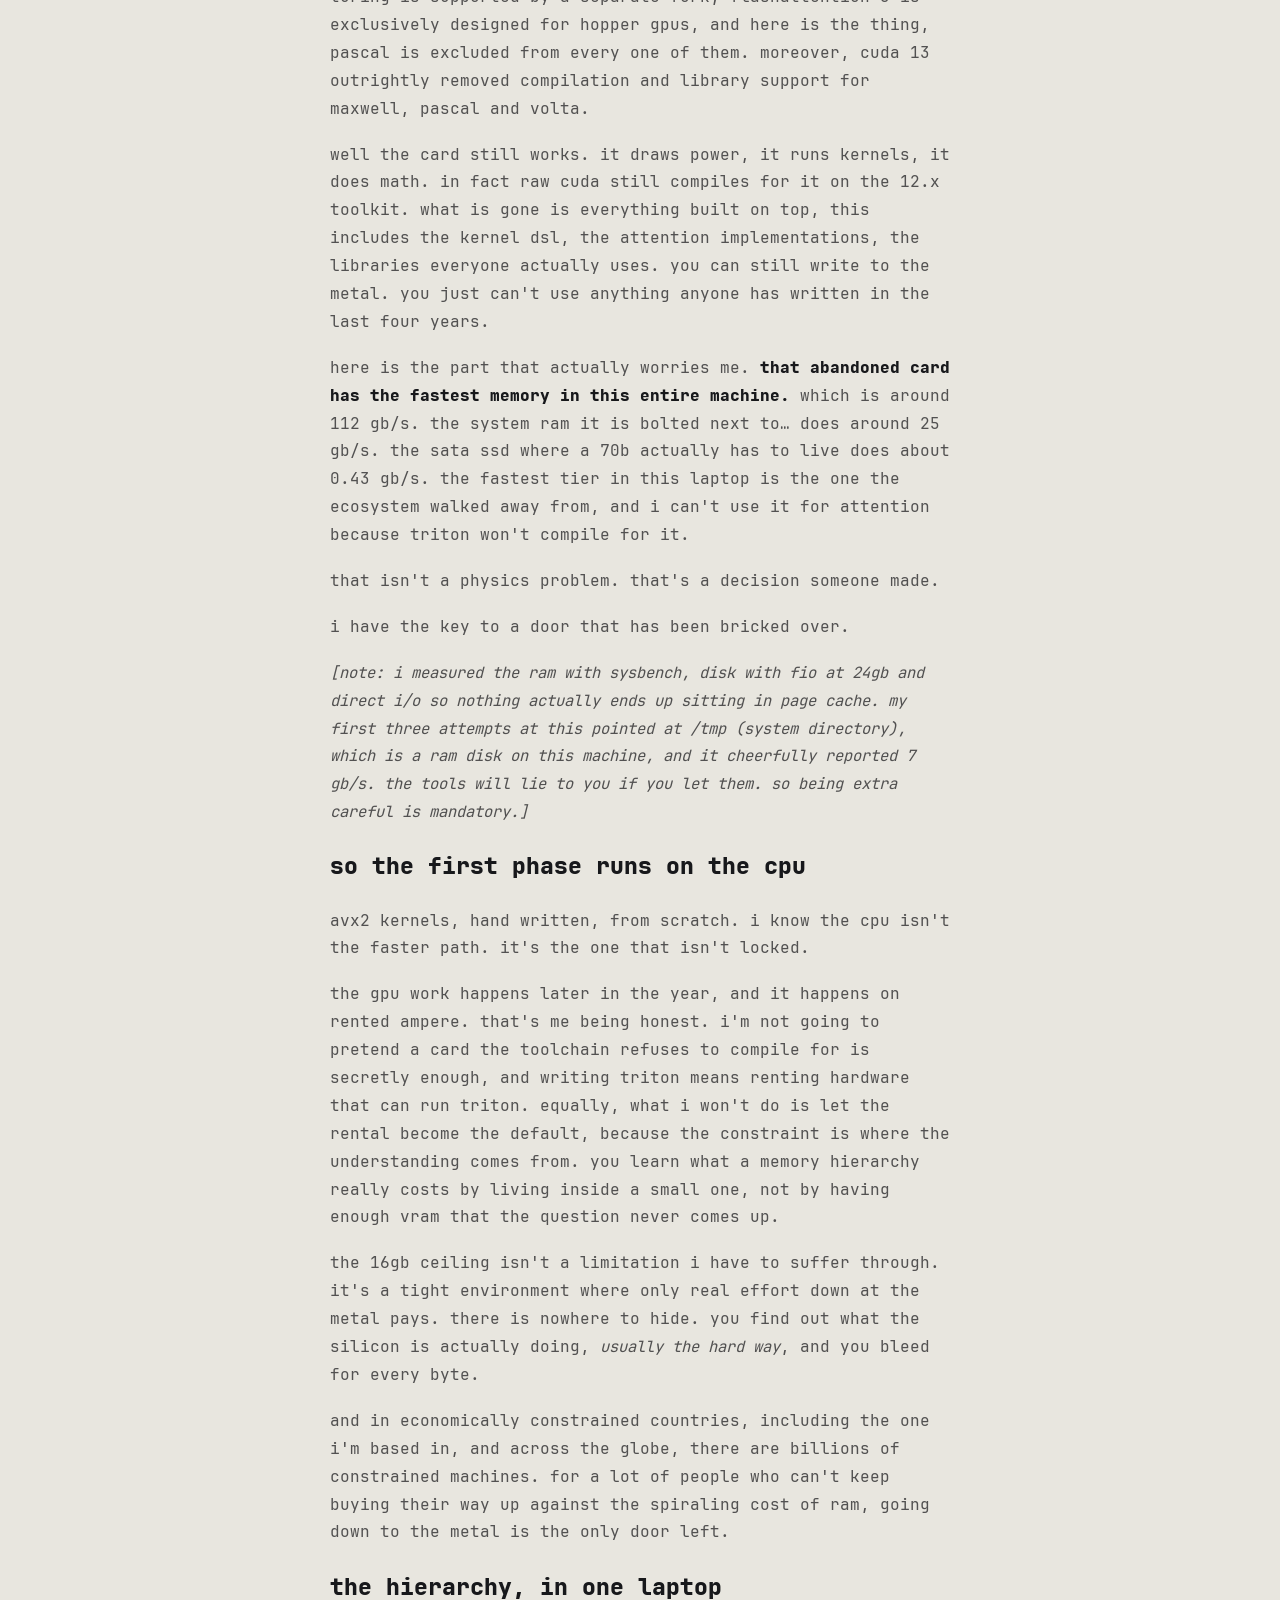
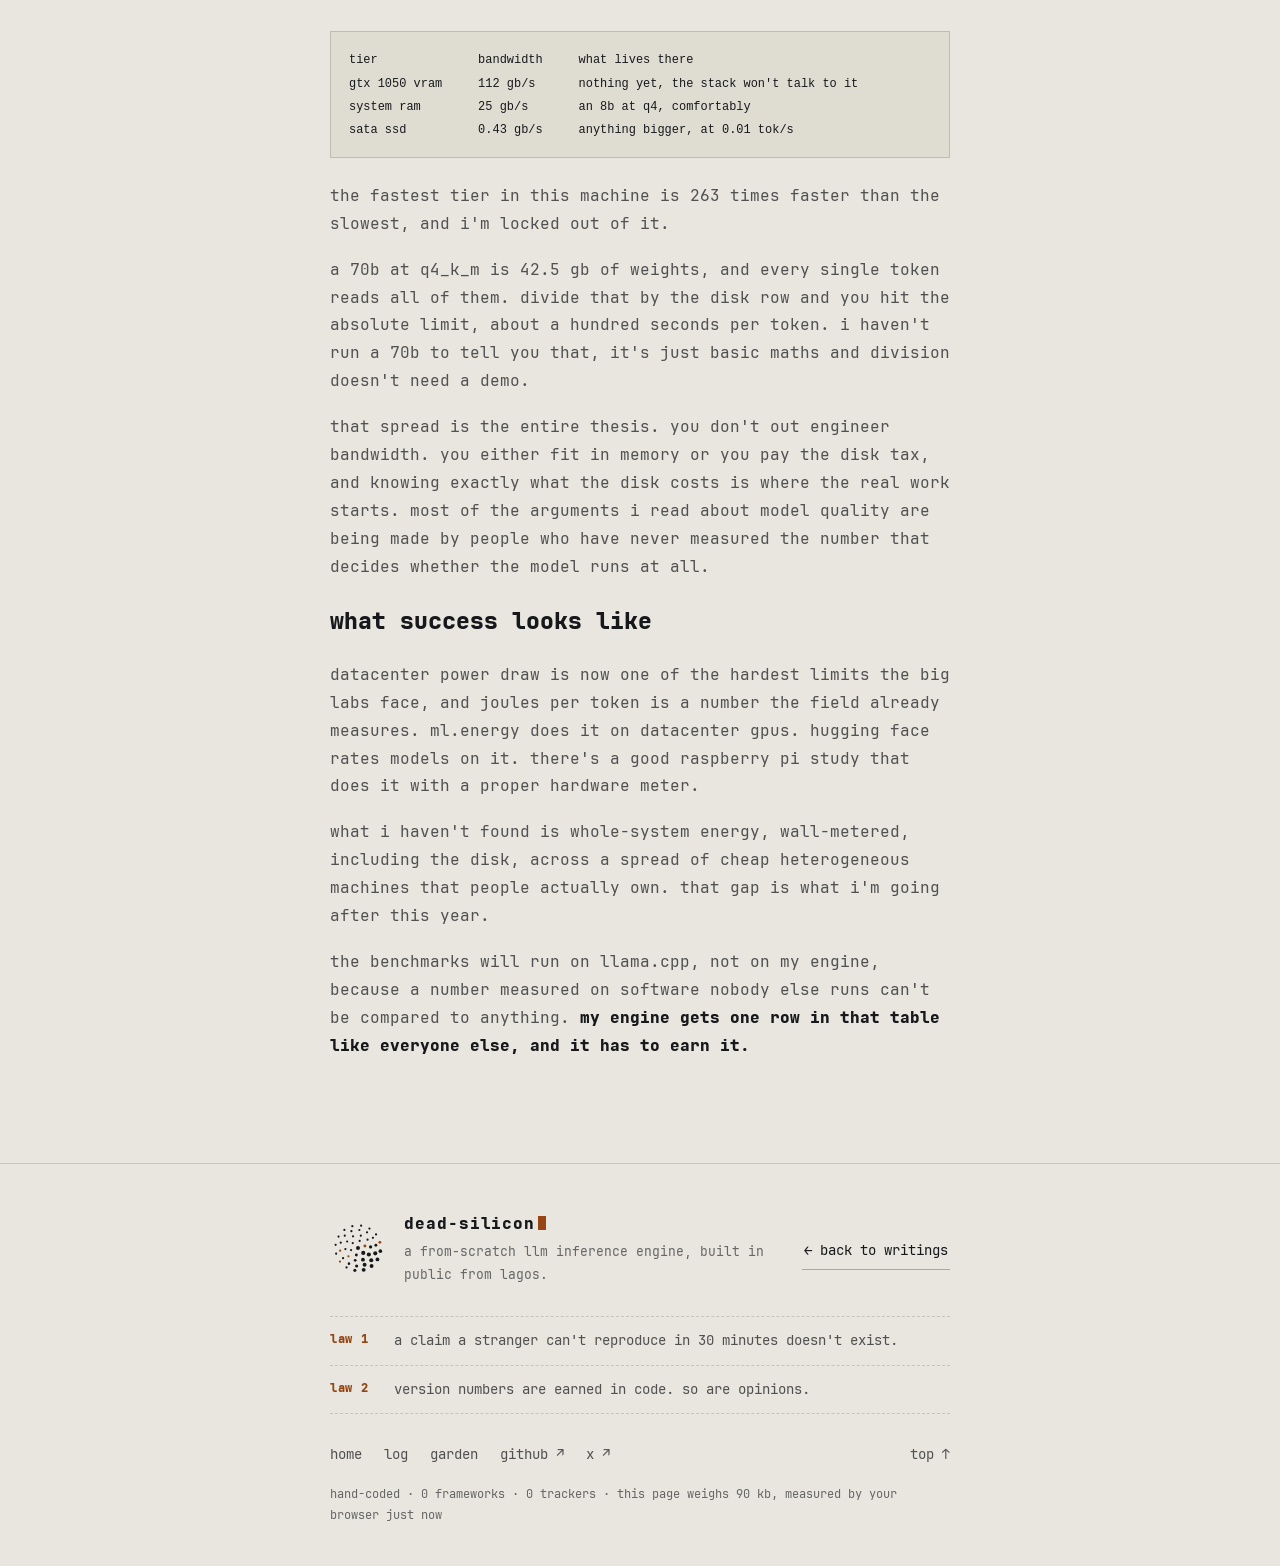
==== commit 403162e6: "site: remove what repeats - footers: no link to the page you're on and nothing the back link already" ====
--- a/essay.html
+++ b/essay.html
@@ -296,7 +296,7 @@
       <li><b>law 2</b><span>version numbers are earned in code. so are opinions.</span></li>
     </ol>
     <nav class="fnav" aria-label="footer">
-      <a href="index.html">home</a><a href="log.html">log</a><a href="writings.html">writings</a><a href="garden.html">garden</a>
+      <a href="index.html">home</a><a href="log.html">log</a><a href="garden.html">garden</a>
       <a href="https://github.com/elijahadeb" target="_blank" rel="noopener">github <span class="arw">↗</span></a>
       <a href="https://x.com/elijahadeb" target="_blank" rel="noopener">x <span class="arw">↗</span></a>
       <a class="totop" href="#top">top <span class="arw-u">↓</span></a>
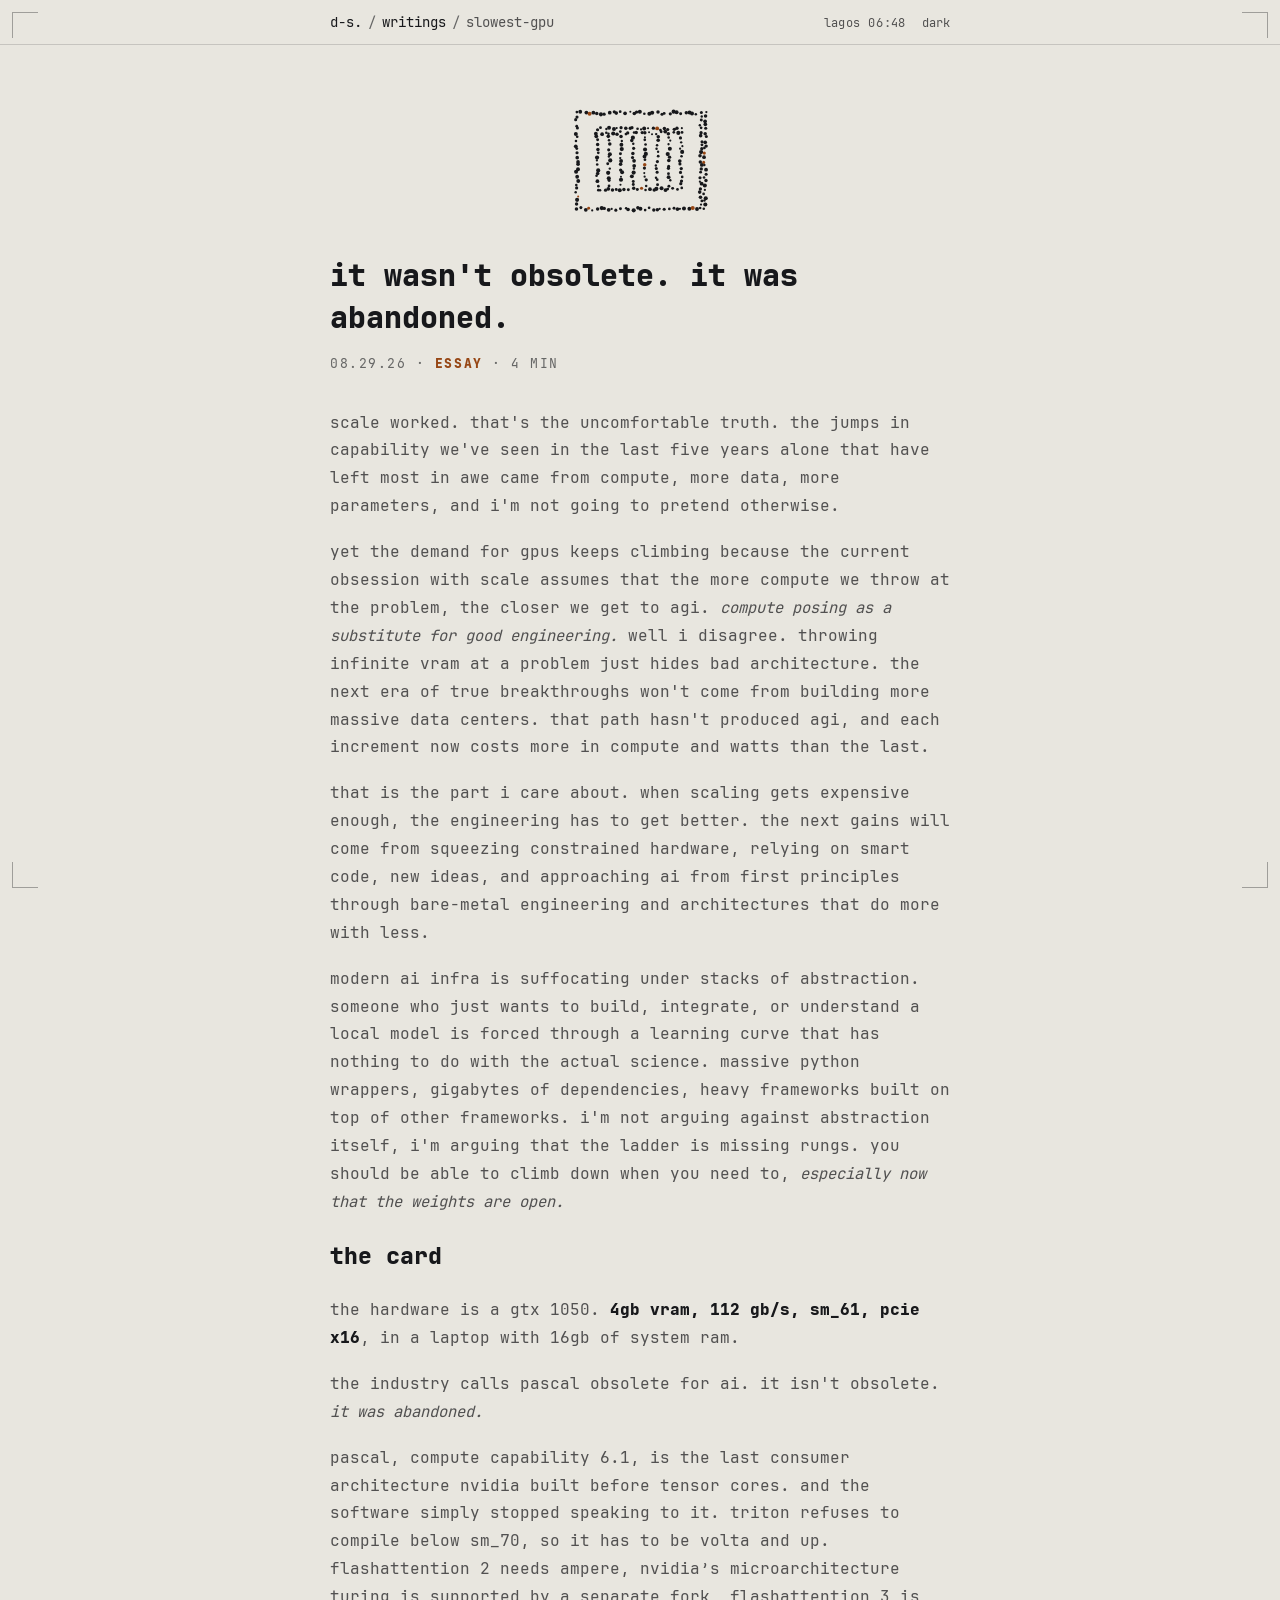
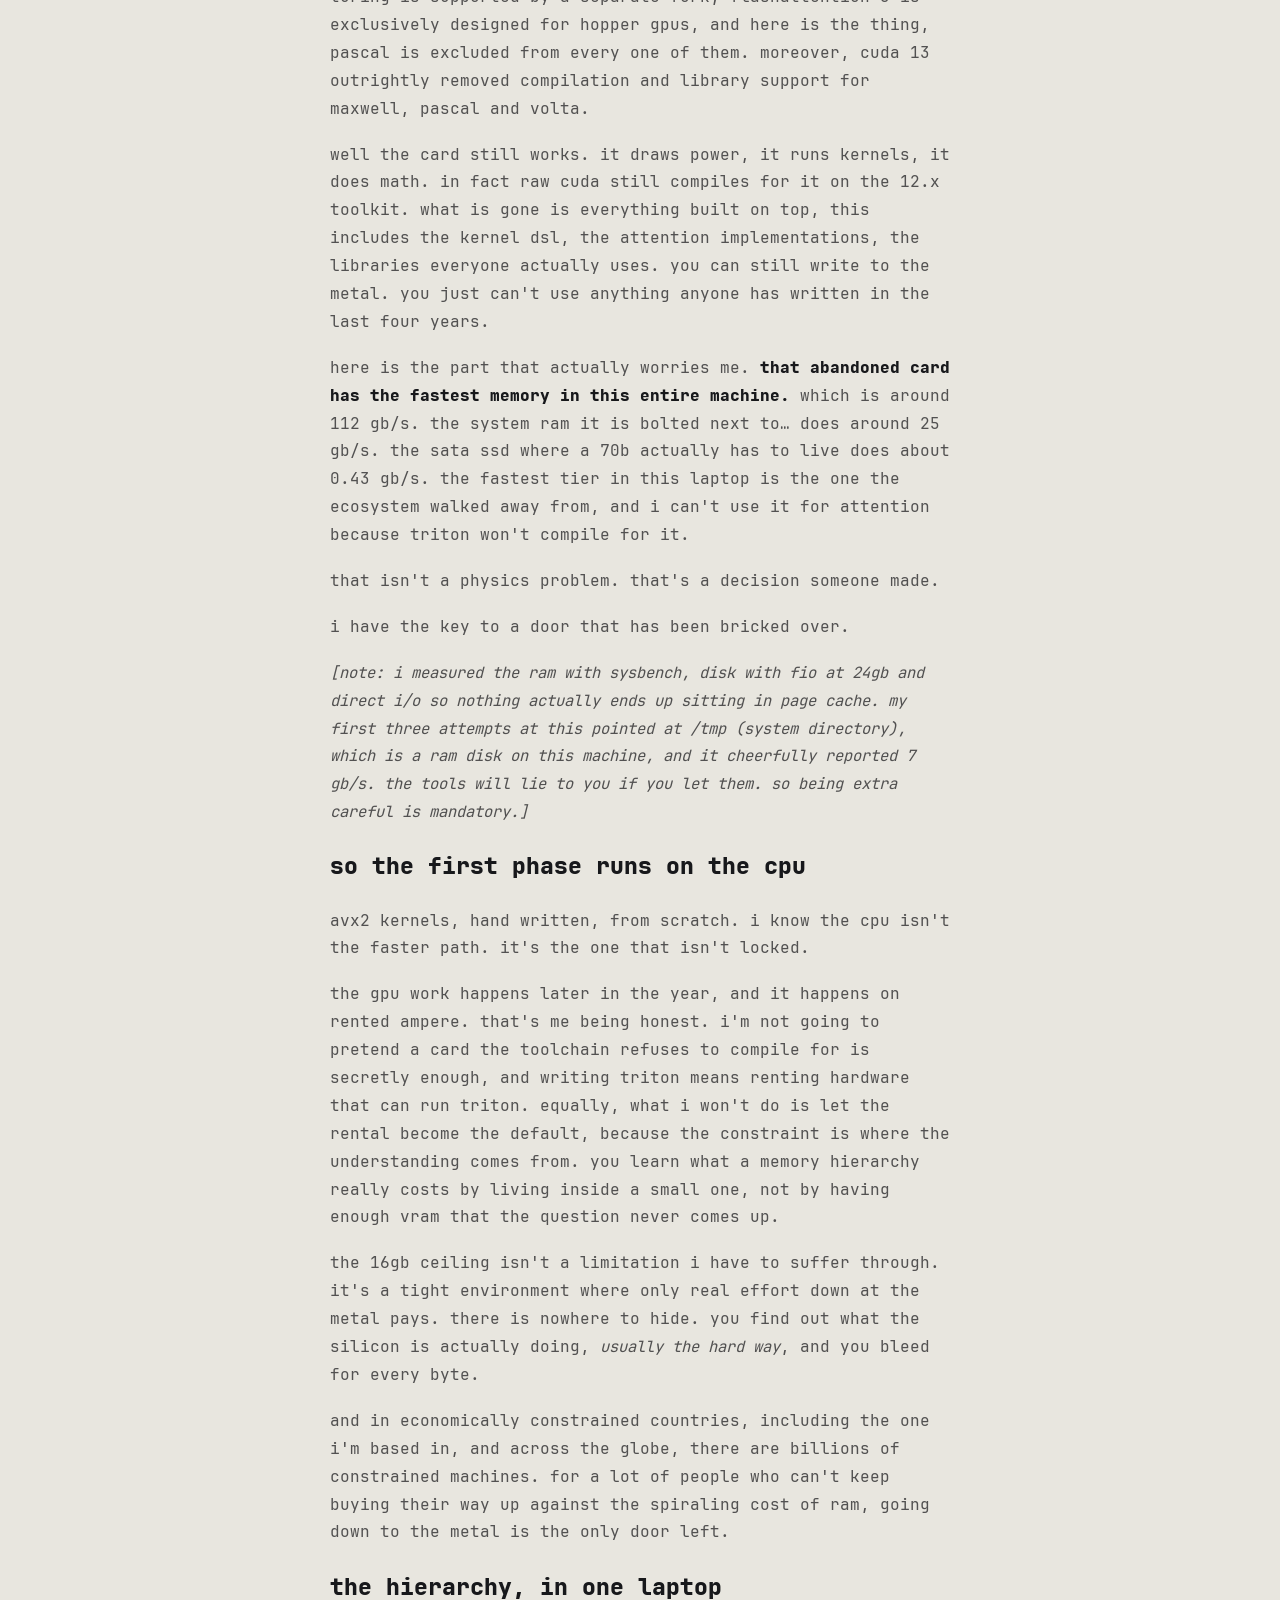
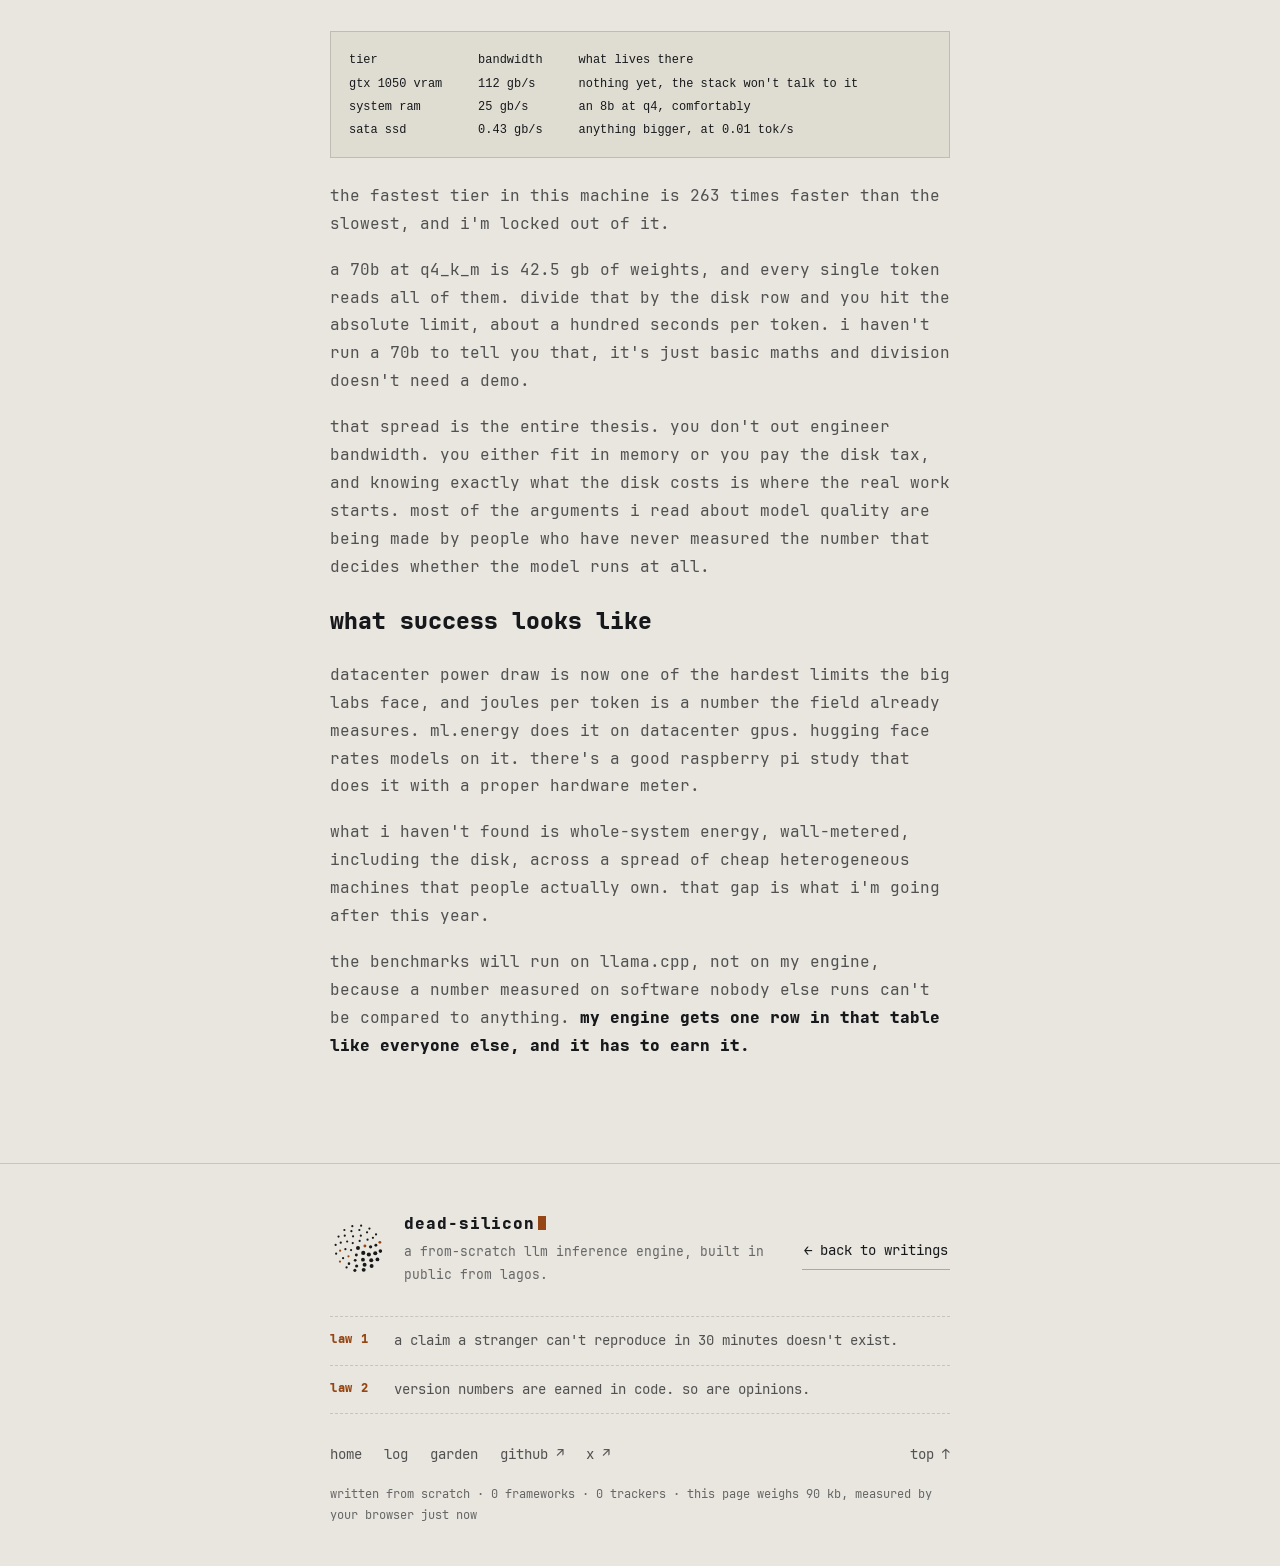
==== commit c828e0c8: "site: "written from scratch" instead of "hand-coded" The hero and the garden were designed and built" ====
--- a/essay.html
+++ b/essay.html
@@ -301,7 +301,7 @@
       <a href="https://x.com/elijahadeb" target="_blank" rel="noopener">x <span class="arw">↗</span></a>
       <a class="totop" href="#top">top <span class="arw-u">↓</span></a>
     </nav>
-    <div class="colo">hand-coded · 0 frameworks · 0 trackers<span id="weight"></span></div>
+    <div class="colo">written from scratch · 0 frameworks · 0 trackers<span id="weight"></span></div>
   </div>
 </footer>
 
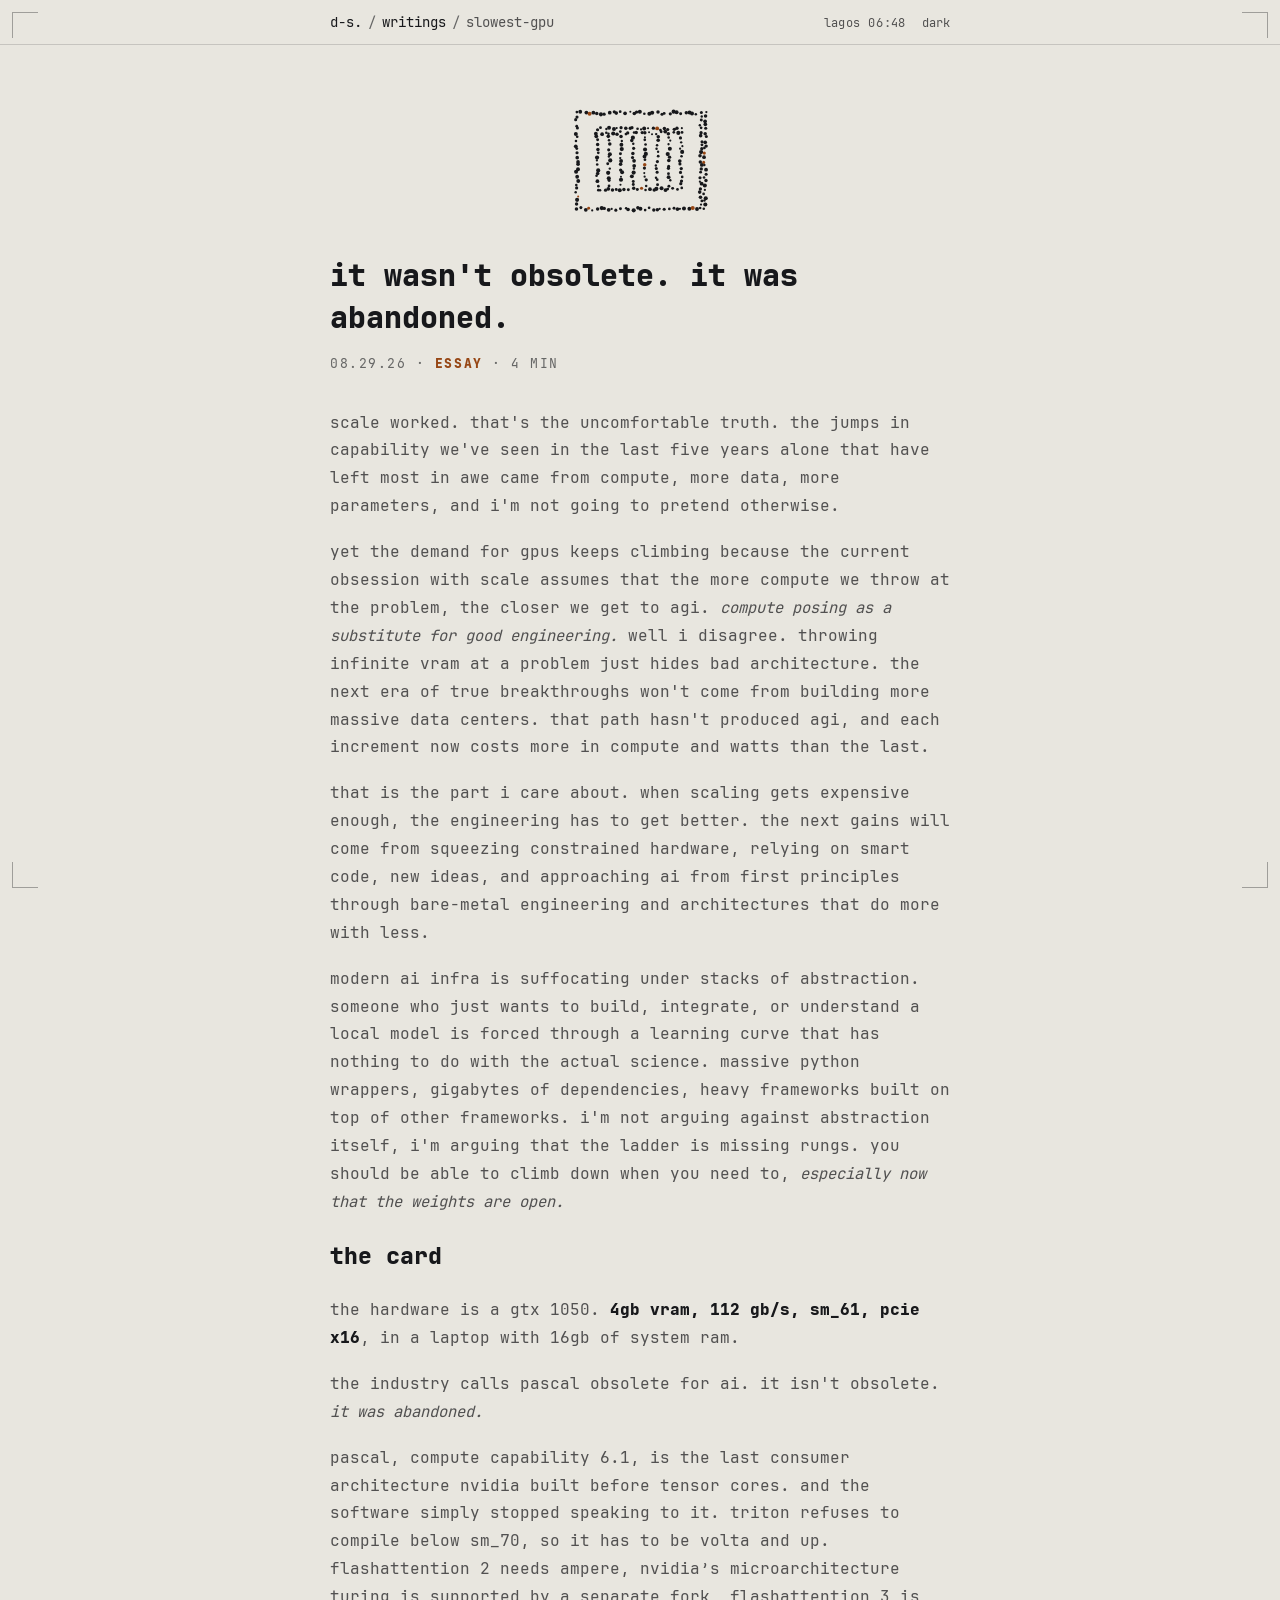
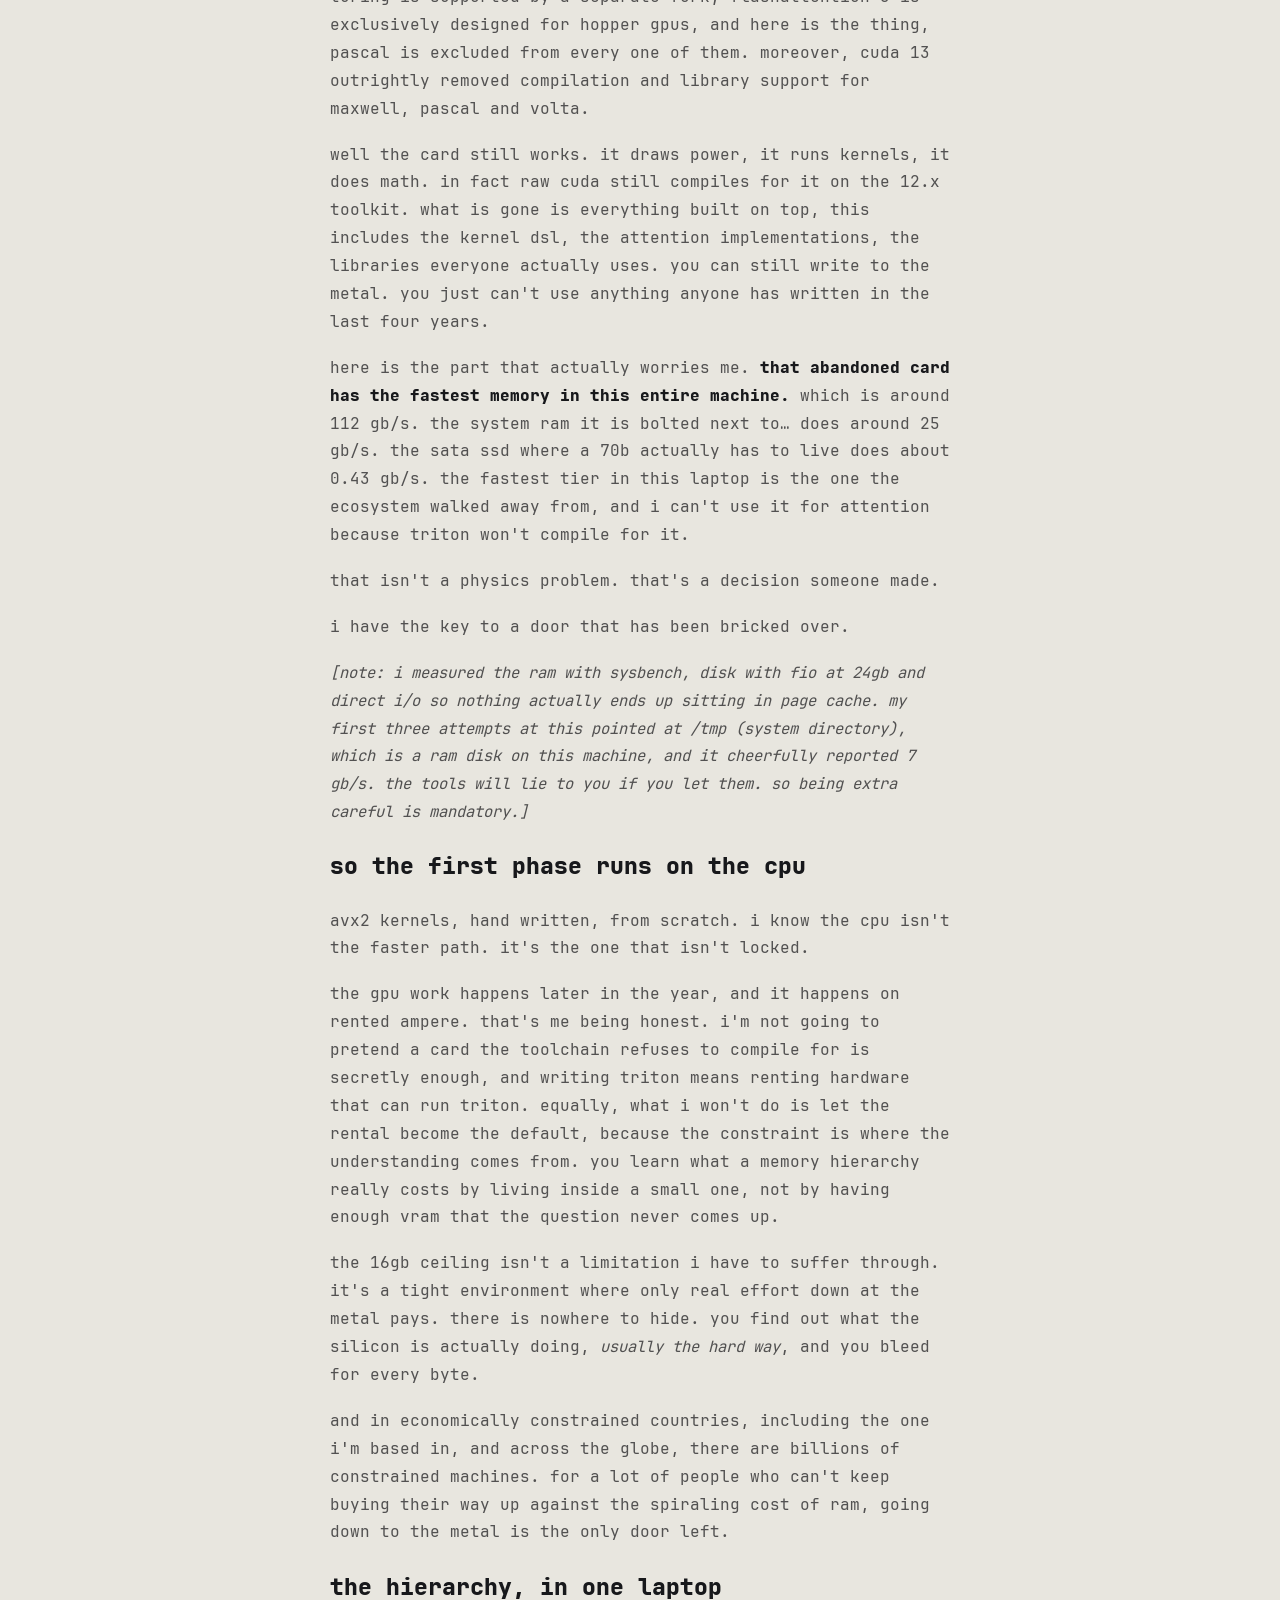
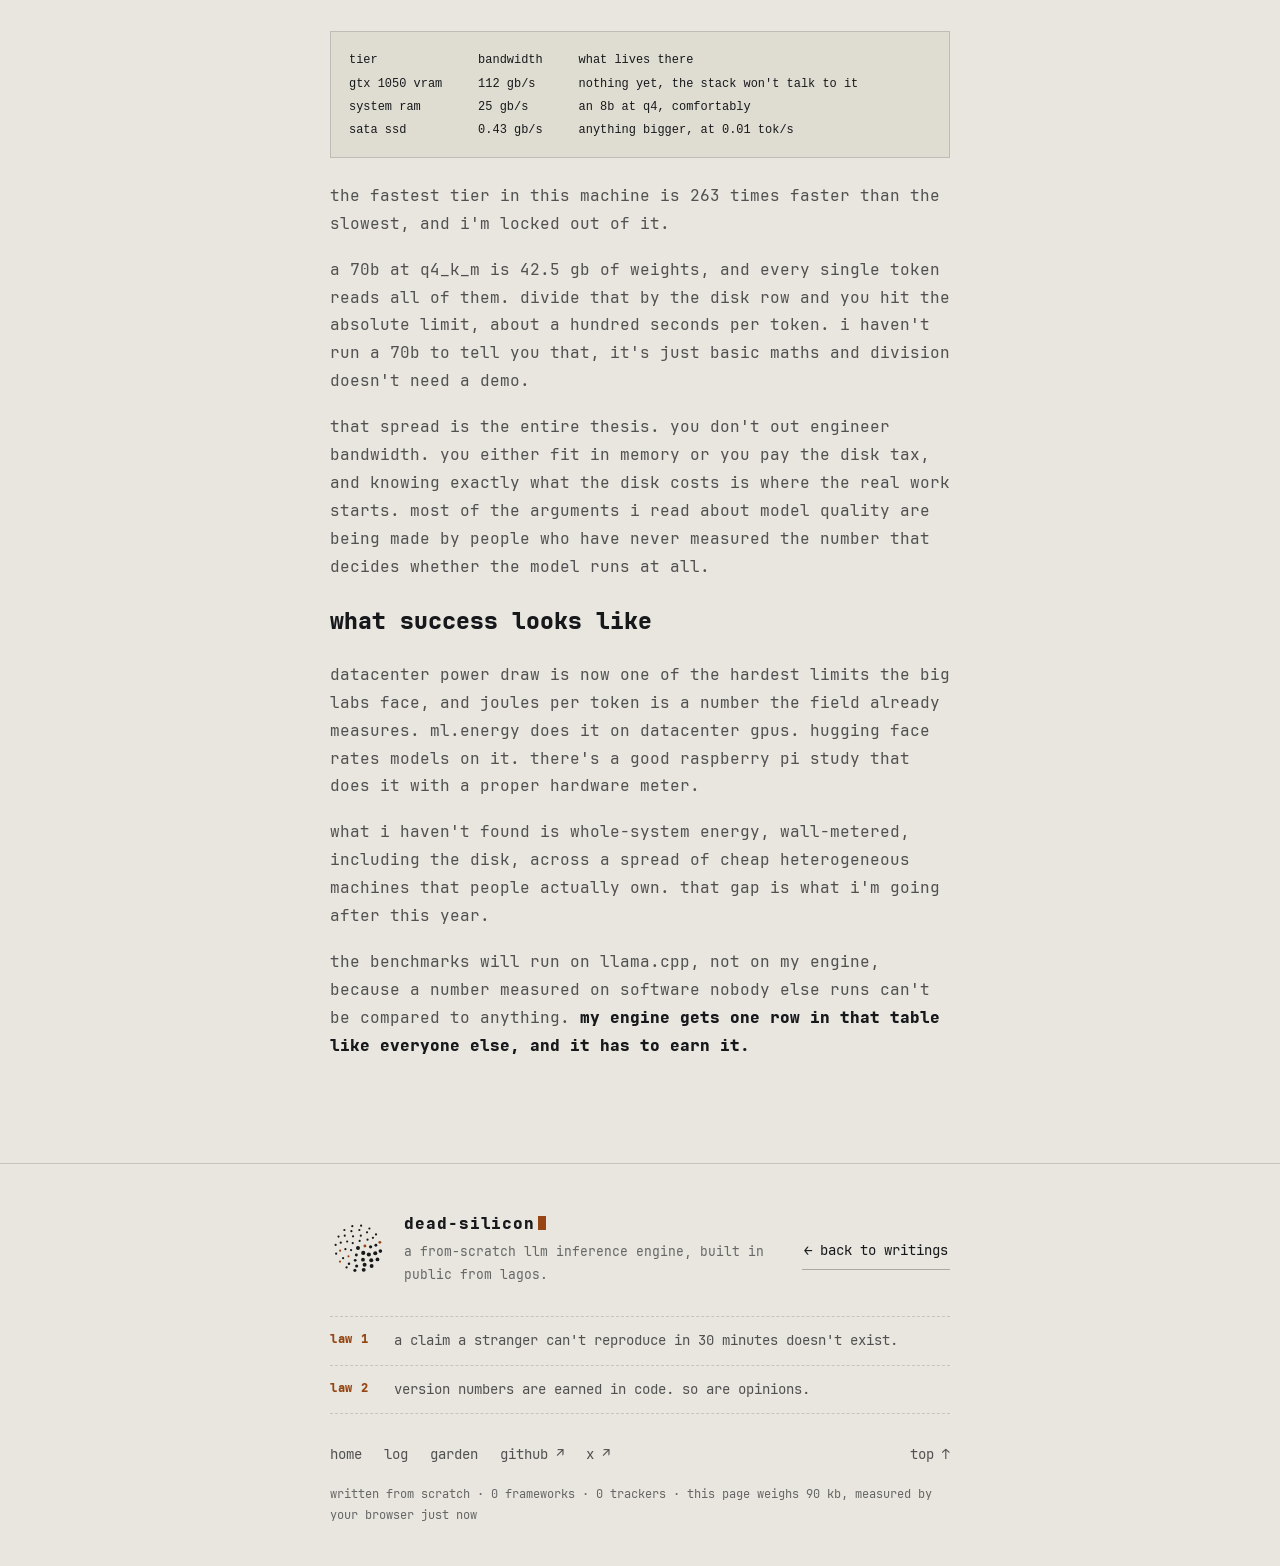
==== commit d7edafc5: "mobile: a stage for the hero, ten times faster on slow phones, fixed layouts Measured on emulated ph" ====
--- a/essay.html
+++ b/essay.html
@@ -74,10 +74,10 @@
   transform:scaleX(0);transform-origin:0 50%;pointer-events:none}
 header.top .bar{max-width:var(--w);margin-inline:auto;padding:10px 20px;display:flex;
   align-items:baseline;justify-content:space-between;gap:12px}
-.crumb{font-size:.85rem}
+.crumb{font-size:.85rem;white-space:nowrap;overflow:hidden;text-overflow:ellipsis;min-width:0}
 .crumb a{text-decoration:none}.crumb .sep{color:var(--mute);padding:0 6px}
 .crumb .here{color:var(--dim)}
-.hud{display:flex;gap:16px;align-items:baseline;font-size:.78rem;color:var(--dim)}
+.hud{display:flex;gap:16px;align-items:baseline;font-size:.78rem;color:var(--dim);flex-shrink:0}
 #clock{font-variant-numeric:tabular-nums;letter-spacing:.04em}
 article{max-width:var(--w);margin-inline:auto;padding:56px 20px 30px}
 figure.glyph{margin:0 0 34px}
@@ -129,7 +129,9 @@
 .tk{animation:tk 2s steps(1) infinite}
 @keyframes tk{50%{opacity:.25}}
 @media (prefers-reduced-motion:reduce){.cur,.tk{animation:none}.fnav .arw,.fnav .arw-u{transition:none}}
-@media (max-width:640px){.tick{display:none}
+@media (max-width:420px){#clock{display:none}}
+@media (max-width:640px){.tick{display:none}.colo{font-size:12px}
+  .crumb a{display:inline-block;padding:12px 0;margin:-12px 0}
   .laws li{grid-template-columns:1fr}.fnav .totop{margin-left:0}}
 </style>
 </head>
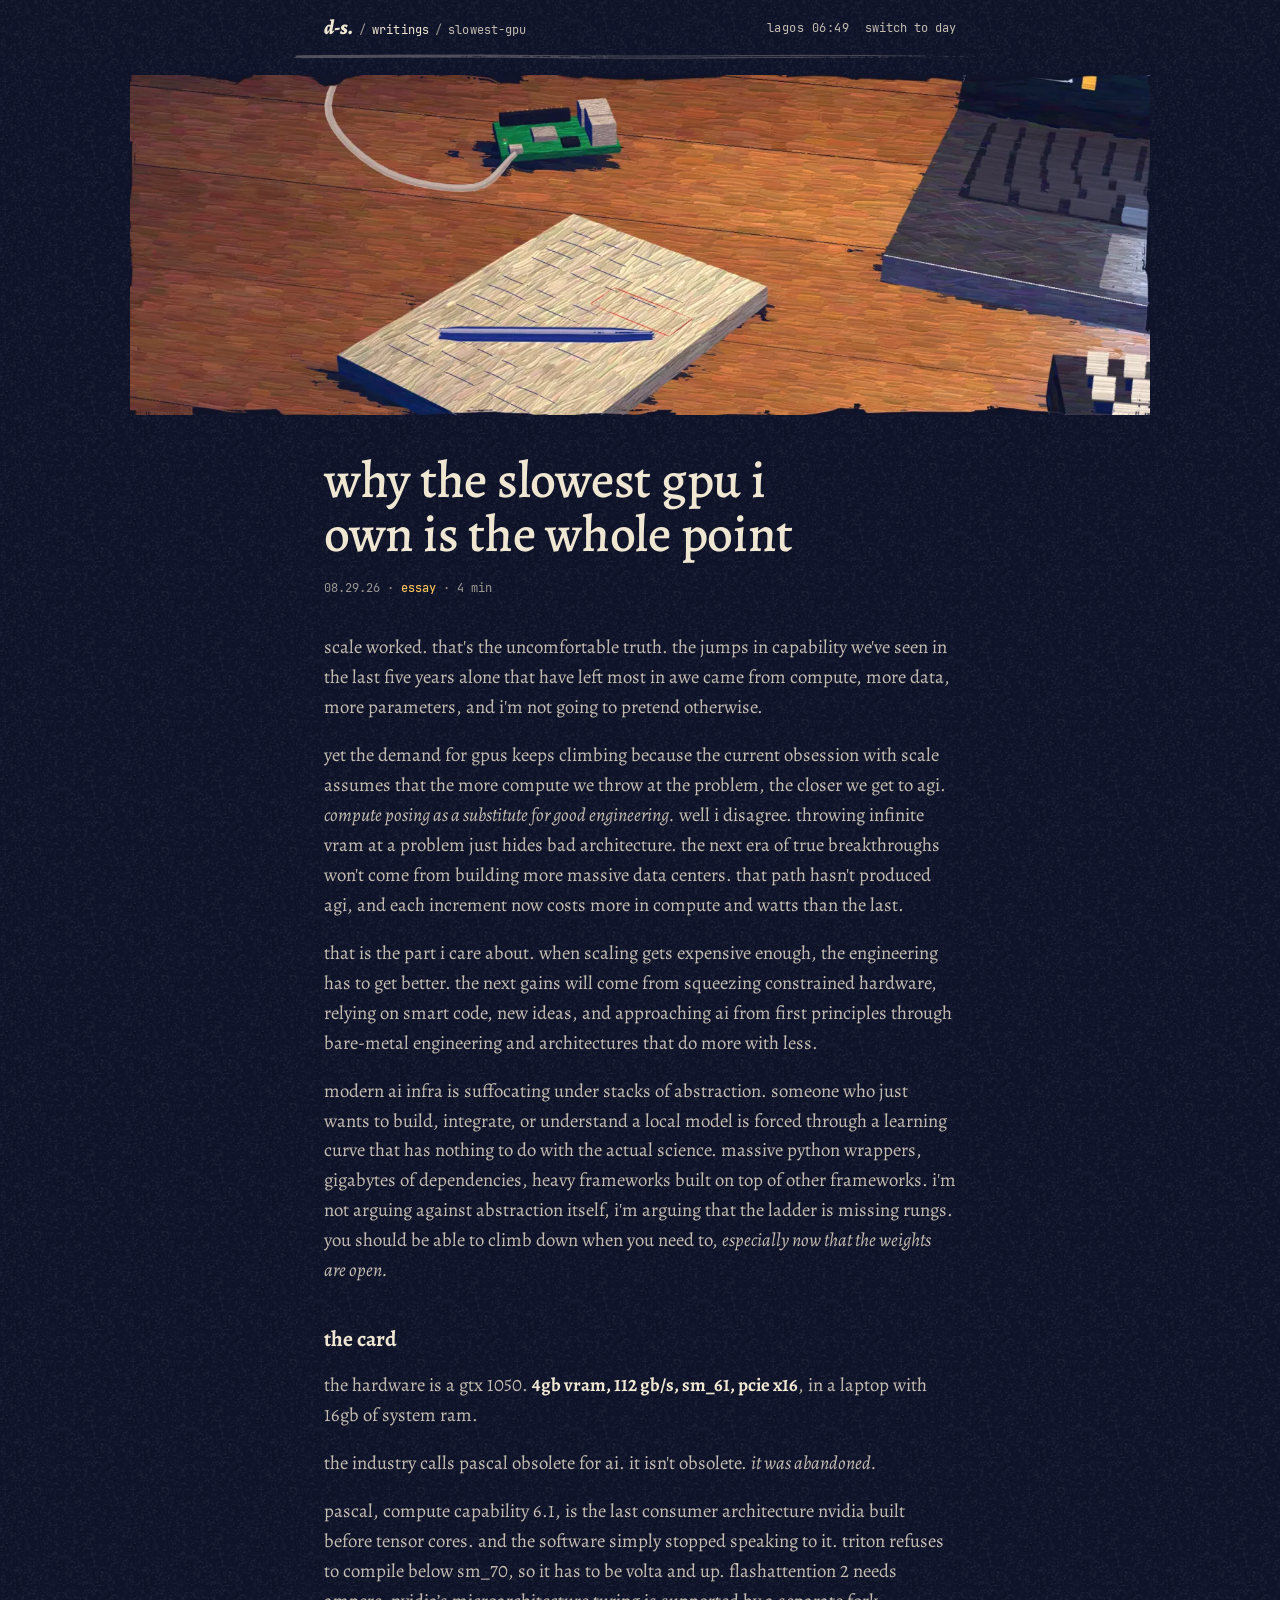
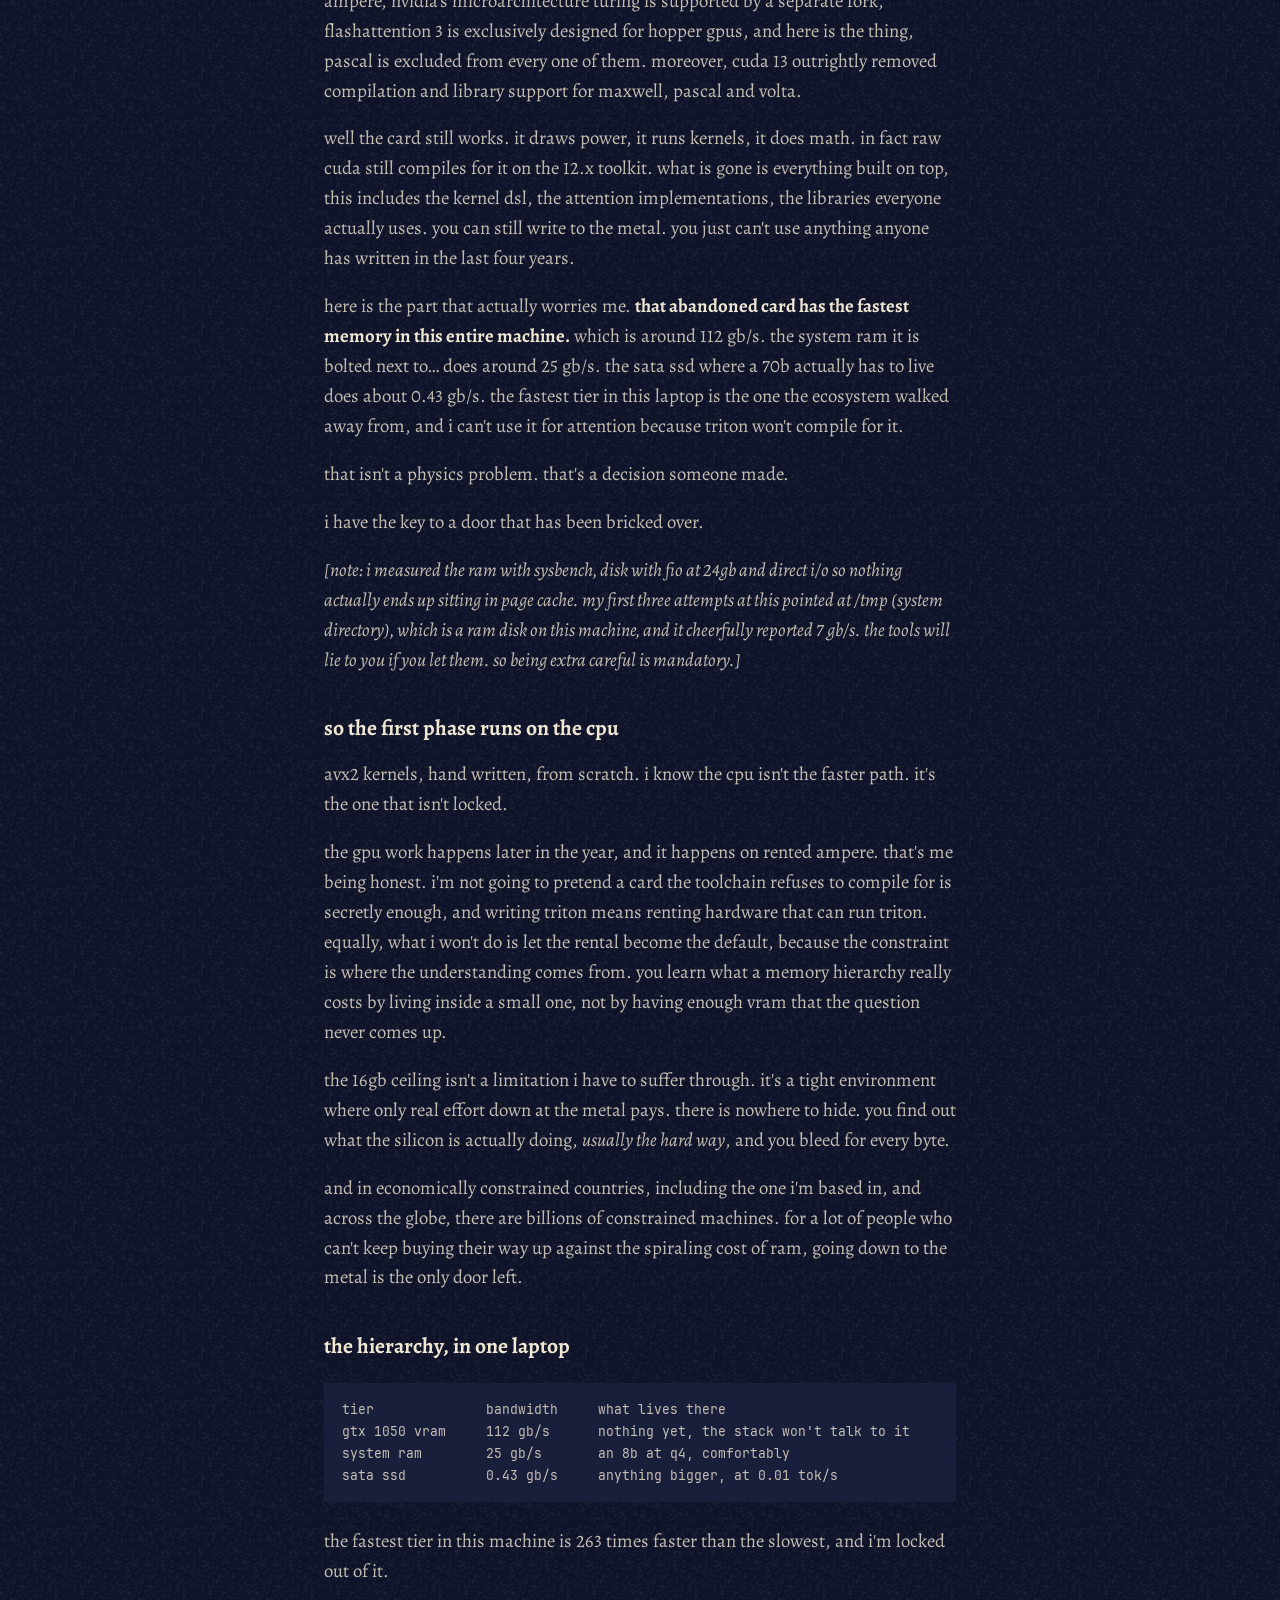
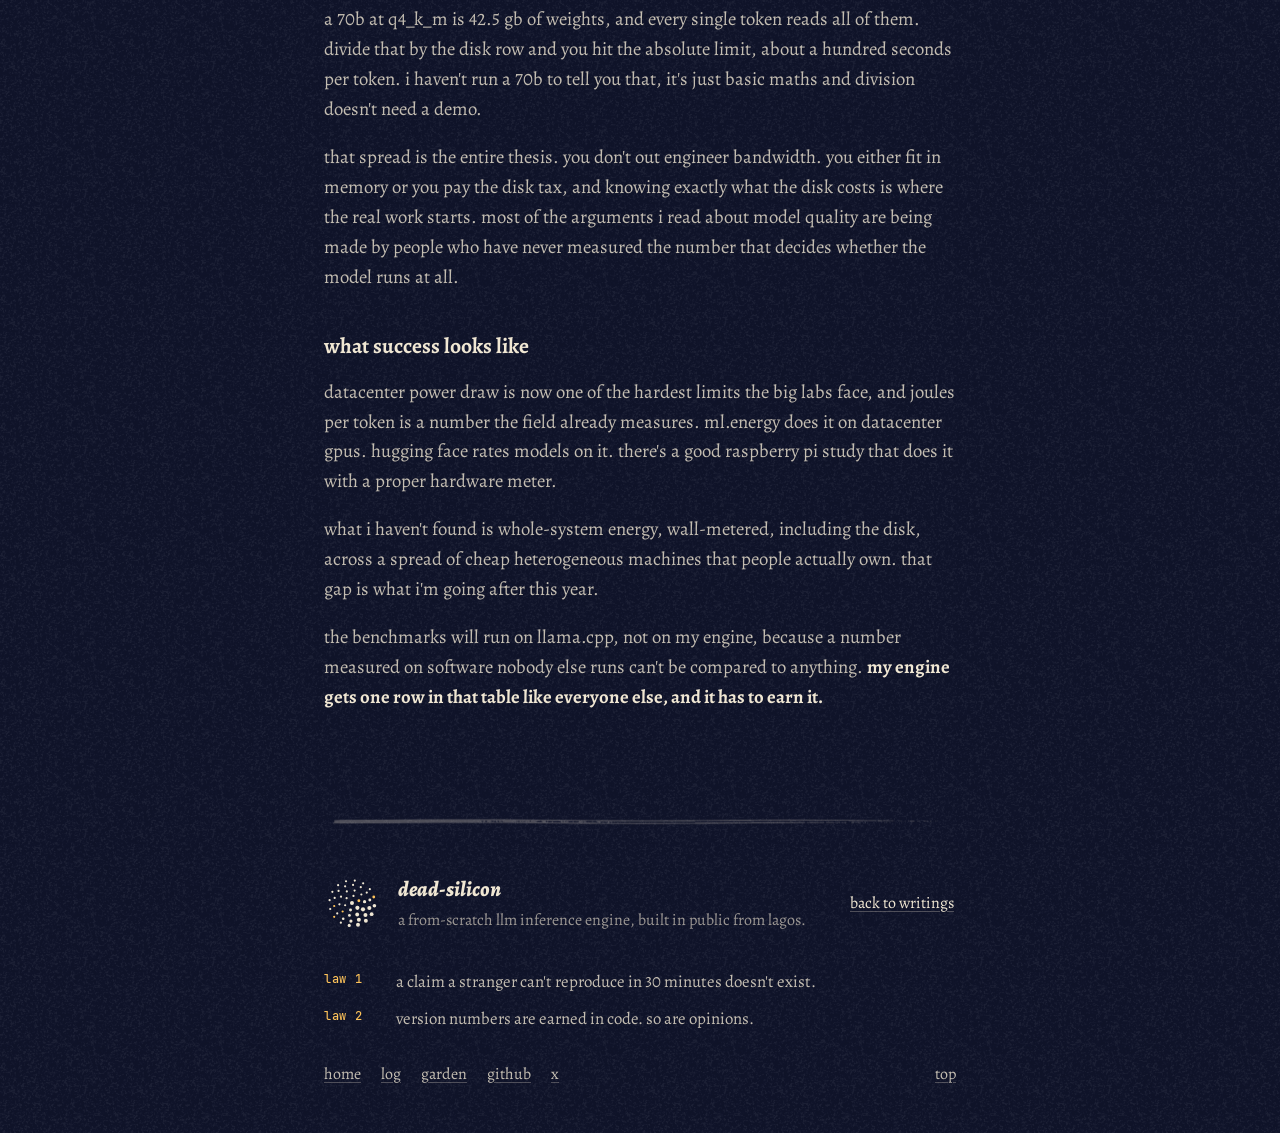
==== commit 5428f4f2: "site: the bench, painted the whole site is rebuilt around an oil painting of the bench, made by a pr" ====
--- a/essay.html
+++ b/essay.html
@@ -2,56 +2,44 @@
 <!--
   dead-silicon — writing template (copy per essay or note)
   SAMPLE CONTENT: this file doubles as the skeleton for the real week-two essay.
-  EDIT: <title> + og (2), crumb, data-glyph + fig caption, h1, meta, body.
-  SYSTEM GLYPH — rule zero: the stipple is a schematic of THIS page's concept,
-  computed, not drawn. registry below: die-section · mem-grid · node-lattice ·
-  waveform. if the concept has no honest schematic, delete the figure — empty
-  beats vibes. one glyph per page, always captioned as a figure plate.
+  EDIT: <title> + og (2), crumb, h1, meta, body. the title here should match the
+  one in data.js, which is what the home page and the writings list show.
 -->
 <html lang="en" data-theme="light">
 <head>
 <meta charset="utf-8">
 <meta name="viewport" content="width=device-width, initial-scale=1">
 <meta name="color-scheme" content="light dark">
-<title>it wasn't obsolete. it was abandoned. · dead-silicon</title>
+<title>why the slowest gpu i own is the whole point · dead-silicon</title>
 <meta name="description" content="An essay from the dead-silicon project.">
-<meta property="og:title" content="it wasn&#39;t obsolete. it was abandoned. · dead-silicon">
+<meta property="og:title" content="why the slowest gpu i own is the whole point · dead-silicon">
 <meta property="og:description" content="An essay from the dead-silicon project — the thinking layer.">
 <meta name="twitter:card" content="summary_large_image">
 <!-- SHARE CARD. og:url and og:image must stay ABSOLUTE — x, whatsapp and slack
      fetch from their own servers, so a relative path unfurls as a blank box.
-     og.png is drawn by banner.py: same seeded orb as the footer, 12x scale. -->
+     og.png is made by banner.py from the night painting. -->
 <meta property="og:type" content="article">
 <meta property="og:url" content="https://deadsilicon.com/essay.html">
 <meta property="og:site_name" content="dead-silicon">
 <meta property="og:image" content="https://deadsilicon.com/og.png">
 <meta property="og:image:width" content="1200">
 <meta property="og:image:height" content="630">
-<meta property="og:image:alt" content="dead silicon — a stippled orb beside the words 'a from-scratch llm inference engine, built on a gtx 1050 and 16gb of ram.'">
+<meta property="og:image:alt" content="an oil painting of a desk at night in lagos: an old laptop with a terminal open, a keyboard, a phone on a gooseneck, a bare bulb, and the words 'dead silicon'.">
 <meta name="twitter:image" content="https://deadsilicon.com/og.png">
-<link rel="icon" href="data:image/svg+xml,%3Csvg xmlns='http://www.w3.org/2000/svg' viewBox='0 0 32 32'%3E%3Crect width='32' height='32' fill='%230B0C0E'/%3E%3Ccircle cx='16' cy='16' r='3.2' fill='%23E8E6DF'/%3E%3Ccircle cx='23' cy='12' r='2' fill='%23CF6A2B'/%3E%3Ccircle cx='10' cy='21' r='2' fill='%23E8E6DF'/%3E%3Ccircle cx='20' cy='22' r='1.6' fill='%23E8E6DF'/%3E%3C/svg%3E">
-<meta name="theme-color" content="#E8E6DF">
+<link rel="icon" href="data:image/svg+xml,%3Csvg xmlns='http://www.w3.org/2000/svg' viewBox='0 0 32 32'%3E%3Crect width='32' height='32' fill='%2310142A'/%3E%3Ccircle cx='16' cy='16' r='3.2' fill='%23F0E7D3'/%3E%3Ccircle cx='23' cy='12' r='2' fill='%23FFC45A'/%3E%3Ccircle cx='10' cy='21' r='2' fill='%23F0E7D3'/%3E%3Ccircle cx='20' cy='22' r='1.6' fill='%23F0E7D3'/%3E%3C/svg%3E">
+<meta name="theme-color" content="#DDE4DC">
 <link rel="apple-touch-icon" href="touch-icon.png">
 <script>
-/* theme boot: LIGHT is the default, full stop — the OS preference is deliberately
-   ignored, because cream is the identity and a visitor in os dark mode should still
-   land on the site as it was designed. dark is opt-in via the toggle only.
-   visitor's manual choice sticks site-wide. */
-(function(){var d=false;
-try{d=localStorage.getItem("ds-theme")==="dark"}catch(e){}
-if(d){document.documentElement.setAttribute("data-theme","dark");
-var m=document.querySelector('meta[name="theme-color"]');if(m)m.setAttribute("content","#0B0C0E");}})();
+/* theme boot: day or night by the clock in lagos (the front page is a painting of
+   the bench as it is right now). the switch overrides it for this visit only. */
+(function(){var t=null;try{t=sessionStorage.getItem("ds-theme")}catch(e){}
+if(t!=="dark"&&t!=="light"){var h=12;try{h=+new Intl.DateTimeFormat("en-GB",{timeZone:"Africa/Lagos",hour:"2-digit",hour12:false}).format(new Date())}catch(e){}
+t=(h>=7&&h<19)?"light":"dark"}
+document.documentElement.setAttribute("data-theme",t);
+var m=document.querySelector('meta[name="theme-color"]');if(m)m.setAttribute("content",t==="dark"?"#10142A":"#DDE4DC")})();
 </script>
 <style>
-@font-face{font-family:"JetBrains Mono";src:local("JetBrains Mono"),local("JetBrainsMono-Regular"),url("fonts/JetBrainsMono-Regular.woff2") format("woff2");font-weight:400;font-display:swap}
-@font-face{font-family:"JetBrains Mono";src:local("JetBrains Mono ExtraBold"),local("JetBrainsMono-ExtraBold"),url("fonts/JetBrainsMono-ExtraBold.woff2") format("woff2");font-weight:800;font-display:swap}
 :root{--mono:"JetBrains Mono",ui-monospace,SFMono-Regular,Menlo,Consolas,"Liberation Mono",monospace;--w:66ch}
-:root[data-theme="dark"]{--bg:#0B0C0E;--panel:#101216;--ink:#E8E6DF;--dim:rgba(232,230,223,.66);
-  --mute:rgba(232,230,223,.52);--faint:rgba(232,230,223,.26);
-  --line:rgba(232,230,223,.13);--ember:#CF6A2B}
-:root[data-theme="light"]{--bg:#E8E6DF;--panel:#DFDCD2;--ink:#17181B;--dim:rgba(23,24,27,.72);
-  --mute:rgba(23,24,27,.62);--faint:rgba(23,24,27,.30);
-  --line:rgba(23,24,27,.16);--ember:#964614}
 *{box-sizing:border-box}
 [id]{scroll-margin-top:56px}
 body{margin:0;background:var(--bg);color:var(--ink);font-family:var(--mono);
@@ -62,13 +50,6 @@
 :focus-visible{outline:2px solid var(--ember);outline-offset:3px}
 button{font:inherit;color:var(--dim);background:none;border:0;cursor:pointer;padding:6px 8px;margin:-6px -8px}
 button:hover{color:var(--ember)}
-.tick{position:fixed;width:26px;height:26px;pointer-events:none;z-index:60;opacity:.35}
-.tick i{position:absolute;background:var(--ink);display:block}
-.tick .h{width:26px;height:1px}.tick .v{width:1px;height:26px}
-.tick.tl{top:12px;left:12px}.tick.tr{top:12px;right:12px}
-.tick.bl{bottom:12px;left:12px}.tick.br{bottom:12px;right:12px}
-.tick.tr .h,.tick.br .h{right:0}.tick.tr .v,.tick.br .v{right:0}
-.tick.bl .v,.tick.br .v{bottom:0}.tick.bl .h,.tick.br .h{bottom:0}
 header.top{position:sticky;top:0;z-index:50;background:var(--bg);border-bottom:1px solid var(--line)}
 #prog{position:absolute;left:0;right:0;bottom:-1px;height:2px;background:var(--ember);
   transform:scaleX(0);transform-origin:0 50%;pointer-events:none}
@@ -80,15 +61,9 @@
 .hud{display:flex;gap:16px;align-items:baseline;font-size:.78rem;color:var(--dim);flex-shrink:0}
 #clock{font-variant-numeric:tabular-nums;letter-spacing:.04em}
 article{max-width:var(--w);margin-inline:auto;padding:56px 20px 30px}
-figure.glyph{margin:0 0 34px}
-#glyph{display:block;width:150px;height:120px;margin-inline:auto}
 h1{font-size:clamp(1.4rem,3.4vw,1.9rem);font-weight:800;line-height:1.35;margin:0}
 .meta{color:var(--mute);font-size:.8rem;letter-spacing:.12em;text-transform:uppercase;margin:14px 0 34px}
 .meta b{color:var(--ember);font-weight:800}
-.arw-r,.arw-l{display:inline-block;transition:transform .14s steps(2,end)}
-a:hover .arw-r{transform:translateX(6px)}
-a:hover .arw-l{transform:translateX(-6px)}
-@media (prefers-reduced-motion:reduce){.arw-r,.arw-l{transition:none}}
 article p{margin:18px 0;color:var(--dim)}
 article p b{color:var(--ink)}
 code{background:var(--panel);padding:2px 6px;font-size:.88em}
@@ -96,8 +71,7 @@
   font-size:.85rem;line-height:1.7;margin:24px 0}
 pre code{background:none;padding:0}
 pre,code{font-feature-settings:"calt" 1}
-/* footer — one sign-off, same on every page: who, the laws, where to go next,
-   and what the page actually weighs (measured in the visitor's browser). */
+/* footer — one sign-off, same on every page: who, the laws, where to go next. */
 footer{border-top:1px solid var(--line);margin-top:56px}
 footer .wrap{max-width:var(--w);margin-inline:auto;padding:46px 20px 40px}
 .sig{display:flex;align-items:center;gap:12px 18px;flex-wrap:wrap}
@@ -106,11 +80,7 @@
 .sig-name{font-weight:800;letter-spacing:.06em;text-decoration:none}
 .sig-name:hover{color:var(--ember)}
 .sig-line{margin-top:2px;font-size:.8rem;color:var(--mute)}
-.cur{display:inline-block;width:.5em;height:.9em;background:var(--ember);
-  margin-left:.18em;vertical-align:-.06em;animation:blink 1.1s steps(1) infinite}
-@keyframes blink{50%{opacity:0}}
 .back{text-decoration:none;font-size:.9rem;border-bottom:1px solid var(--faint);padding:10px 2px 6px;display:inline-block}
-.back:hover{border-color:var(--ember)}
 .laws{list-style:none;margin:30px 0 0;padding:0;font-size:.88rem;color:var(--dim);
   border-bottom:1px dashed var(--line)}
 .laws li{display:grid;grid-template-columns:8ch minmax(0,1fr);padding:11px 0;
@@ -120,27 +90,19 @@
 .fnav a{text-decoration:none;color:var(--dim);padding:6px 0}
 .fnav a:hover{color:var(--ember)}
 .fnav .totop{margin-left:auto}
-.fnav .arw,.fnav .arw-u{display:inline-block;transition:transform .14s steps(2,end)}
-.fnav .arw-u{transform:rotate(180deg)}
-.fnav a:hover .arw{transform:rotate(45deg)}
-.fnav a:hover .arw-u{transform:rotate(180deg) translateY(4px)}
-.colo{margin-top:10px;font-size:.72rem;color:var(--mute);line-height:1.9}
 /* the colon ticks with the clock — the page is running, not printed */
 .tk{animation:tk 2s steps(1) infinite}
 @keyframes tk{50%{opacity:.25}}
-@media (prefers-reduced-motion:reduce){.cur,.tk{animation:none}.fnav .arw,.fnav .arw-u{transition:none}}
+@media (prefers-reduced-motion:reduce){.tk{animation:none}}
 @media (max-width:420px){#clock{display:none}}
-@media (max-width:640px){.tick{display:none}.colo{font-size:12px}
+@media (max-width:640px){
   .crumb a{display:inline-block;padding:12px 0;margin:-12px 0}
   .laws li{grid-template-columns:1fr}.fnav .totop{margin-left:0}}
 </style>
+<link rel="stylesheet" href="site.css">
 </head>
 <body id="top">
 
-<div class="tick tl" aria-hidden="true"><i class="h"></i><i class="v"></i></div>
-<div class="tick tr" aria-hidden="true"><i class="h"></i><i class="v"></i></div>
-<div class="tick bl" aria-hidden="true"><i class="h"></i><i class="v"></i></div>
-<div class="tick br" aria-hidden="true"><i class="h"></i><i class="v"></i></div>
 
 <header class="top">
   <div class="bar">
@@ -149,18 +111,18 @@
     </nav>
     <div class="hud">
       <span id="clock">lagos --:--</span>
-      <button id="theme" type="button" aria-pressed="true">dark</button>
+      <button id="theme" type="button"><span class="w">switch to </span>day</button>
     </div>
   </div>
   <div id="prog" aria-hidden="true"></div>
 </header>
 
+<!-- a detail of the painting on the front page (art/, made by _tools/paint/bench.py) -->
+<a class="detail notebook" href="index.html" aria-label="a detail of the painting on the front page. back to the bench"></a>
+
+
 <article>
-  <figure class="glyph">
-    <canvas id="glyph" data-glyph="die-section" aria-hidden="true"></canvas>
-  </figure>
-
-  <h1>it wasn&#39;t obsolete. it was abandoned.</h1>
+  <h1>why the slowest gpu i own is the whole point</h1>
   <div class="meta">08.29.26 · <b>essay</b> · 4 min</div>
 
   <p>scale worked. that&#39;s the uncomfortable truth. the jumps in capability we&#39;ve seen in
@@ -288,10 +250,10 @@
     <div class="sig">
       <canvas id="orb" aria-hidden="true"></canvas>
       <div class="sig-t">
-        <a class="sig-name" href="index.html">dead-silicon</a><span class="cur" aria-hidden="true"></span>
+        <a class="sig-name" href="index.html">dead-silicon</a>
         <div class="sig-line">a from-scratch llm inference engine, built in public from lagos.</div>
       </div>
-      <a class="back" href="writings.html"><span class="arw-l">←</span> back to writings</a>
+      <a class="back" href="writings.html">back to writings</a>
     </div>
     <ol class="laws">
       <li><b>law 1</b><span>a claim a stranger can't reproduce in 30 minutes doesn't exist.</span></li>
@@ -299,11 +261,10 @@
     </ol>
     <nav class="fnav" aria-label="footer">
       <a href="index.html">home</a><a href="log.html">log</a><a href="garden.html">garden</a>
-      <a href="https://github.com/elijahadeb" target="_blank" rel="noopener">github <span class="arw">↗</span></a>
-      <a href="https://x.com/elijahadeb" target="_blank" rel="noopener">x <span class="arw">↗</span></a>
-      <a class="totop" href="#top">top <span class="arw-u">↓</span></a>
+      <a href="https://github.com/elijahadeb" target="_blank" rel="noopener">github</a>
+      <a href="https://x.com/elijahadeb" target="_blank" rel="noopener">x</a>
+      <a class="totop" href="#top">top</a>
     </nav>
-    <div class="colo">written from scratch · 0 frameworks · 0 trackers<span id="weight"></span></div>
   </div>
 </footer>
 
@@ -317,80 +278,18 @@
   var r=Math.imul(t^(t>>>15),1|t);r=(r+Math.imul(r^(r>>>7),61|r))^r;
   return ((r^(r>>>14))>>>0)/4294967296}}
 
-/* SYSTEM GLYPHS — schematics only. each source draws pure geometry in black;
-   the stippler (same idea as the wordmark band) computes the dots from it.
-   add a source ONLY if the shape could appear in a 1970s technical manual. */
-var GLYPHS={
-  "die-section":function(c,w,h){
-    c.strokeStyle="#000";c.lineWidth=6;
-    c.strokeRect(w*0.08,h*0.10,w*0.84,h*0.80);
-    c.strokeRect(w*0.22,h*0.26,w*0.56,h*0.48);
-    c.lineWidth=4;
-    for(var i=0;i<6;i++){var x=w*0.30+i*(w*0.40/5);
-      c.beginPath();c.moveTo(x,h*0.26);c.lineTo(x,h*0.74);c.stroke();}
-  },
-  "mem-grid":function(c,w,h){
-    var cols=8,rows=4,cw=w*0.84/cols,ch=h*0.72/rows,x0=w*0.08,y0=h*0.14;
-    c.lineWidth=4;c.strokeStyle="#000";c.fillStyle="#000";
-    for(var r=0;r<rows;r++)for(var k=0;k<cols;k++){
-      var x=x0+k*cw,y=y0+r*ch,n=r*cols+k;
-      if(n%5===1||n%7===3)c.fillRect(x+3,y+3,cw-6,ch-6);
-      else c.strokeRect(x+3,y+3,cw-6,ch-6);
-    }
-  },
-  "node-lattice":function(c,w,h){
-    var pts=[[0.15,0.5],[0.38,0.2],[0.38,0.8],[0.62,0.35],[0.62,0.65],[0.86,0.5]];
-    var ln=[[0,1],[0,2],[1,3],[2,4],[3,5],[4,5],[3,4]];
-    c.strokeStyle="#000";c.lineWidth=5;
-    ln.forEach(function(l){c.beginPath();
-      c.moveTo(pts[l[0]][0]*w,pts[l[0]][1]*h);
-      c.lineTo(pts[l[1]][0]*w,pts[l[1]][1]*h);c.stroke();});
-    c.fillStyle="#000";
-    pts.forEach(function(p){c.beginPath();c.arc(p[0]*w,p[1]*h,7,0,6.283);c.fill();});
-  },
-  "waveform":function(c,w,h){
-    c.strokeStyle="#000";c.lineWidth=7;
-    var y1=h*0.28,y2=h*0.72,x=w*0.06,seg=w*0.88/6;
-    c.beginPath();c.moveTo(x,y2);
-    for(var i=0;i<6;i++){var yt=(i%2===0)?y1:y2;c.lineTo(x,yt);x+=seg;c.lineTo(x,yt);}
-    c.stroke();
-  }
-};
-function hashSeed(s){var h=9;for(var i=0;i<s.length;i++)
-  h=Math.imul(h^s.charCodeAt(i),387420489);return h>>>0}
-function drawGlyph(){
-  var cv=q("#glyph");if(!cv)return;
-  var name=cv.getAttribute("data-glyph"),src=GLYPHS[name];if(!src)return;
-  var CW=150,CH=120,dpr=Math.min(2,window.devicePixelRatio||1);
-  cv.width=CW*dpr;cv.height=CH*dpr;
-  var ctx=cv.getContext("2d");ctx.setTransform(dpr,0,0,dpr,0,0);ctx.clearRect(0,0,CW,CH);
-  var off=doc.createElement("canvas");off.width=CW;off.height=CH;
-  var oc=off.getContext("2d",{willReadFrequently:true});
-  src(oc,CW,CH);
-  var data=oc.getImageData(0,0,CW,CH).data;
-  var rnd=mulberry32(hashSeed(name+doc.title));
-  var ink=cvar("--ink"),ember=cvar("--ember"),step=4;
-  for(var y=0;y<CH;y+=step)for(var x=0;x<CW;x+=step){
-    if(data[(y*CW+x)*4+3]>140){
-      var jx=x+(rnd()*2-1)*1.4, jy=y+(rnd()*2-1)*1.4, r=1.0+rnd()*1.1;
-      ctx.fillStyle=rnd()<0.05?ember:ink;
-      ctx.beginPath();ctx.arc(jx,jy,r,0,6.283);ctx.fill();
-    }
-  }
-}
 
 var themeBtn=q("#theme");
-if(root.getAttribute("data-theme")==="dark"){
-  themeBtn.textContent="light";themeBtn.setAttribute("aria-pressed","false");
-}
+/* the button says what it will do */
+function themeLabel(){themeBtn.innerHTML='<span class="w">switch to </span>'+(root.getAttribute("data-theme")==="dark"?"day":"night")}
+themeLabel();
 themeBtn.addEventListener("click",function(){
   var light=root.getAttribute("data-theme")!=="light";
   root.setAttribute("data-theme",light?"light":"dark");
-  themeBtn.textContent=light?"dark":"light";
-  themeBtn.setAttribute("aria-pressed",light?"true":"false");
-  q('meta[name="theme-color"]').setAttribute("content",light?"#E8E6DF":"#0B0C0E");
-  try{localStorage.setItem("ds-theme",light?"light":"dark")}catch(e){}
-  drawOrb();drawGlyph();
+  themeLabel();
+  q('meta[name="theme-color"]').setAttribute("content",light?"#DDE4DC":"#10142A");
+  try{sessionStorage.setItem("ds-theme",light?"light":"dark")}catch(e){}
+  drawOrb();
 });
 var clock=q("#clock");
 var fmt=new Intl.DateTimeFormat("en-GB",{timeZone:"Africa/Lagos",hour:"2-digit",minute:"2-digit",hour12:false});
@@ -435,18 +334,6 @@
   sig.addEventListener("pointerleave",function(){orbGoal=1});
 }
 
-/* page weight — measured, not claimed: the browser's own resource timing, summed.
-   anyone can check it in devtools. */
-var wEl=q("#weight");
-function weigh(){
-  if(!wEl||!window.performance||!performance.getEntriesByType)return;
-  var t=0;
-  performance.getEntriesByType("navigation").concat(performance.getEntriesByType("resource"))
-    .forEach(function(e){t+=e.encodedBodySize||e.transferSize||0});
-  if(t>0)wEl.textContent=" · this page weighs "+Math.round(t/1024)+" kb, measured by your browser just now";
-}
-window.addEventListener("load",weigh);
-if(window.PerformanceObserver){try{new PerformanceObserver(weigh).observe({type:"resource",buffered:true})}catch(e){}}
 var prog=q("#prog"), pTick=false;
 function setProg(){
   var d=doc.documentElement, h=d.scrollHeight-window.innerHeight;
@@ -455,7 +342,7 @@
 }
 window.addEventListener("scroll",function(){if(!pTick){pTick=true;requestAnimationFrame(setProg)}},{passive:true});
 setProg();
-function init(){drawOrb();drawGlyph()}
+function init(){drawOrb()}
 init();
 if(doc.fonts&&doc.fonts.ready){doc.fonts.ready.then(init).catch(function(){})}
 })();
--- a/site.css
+++ b/site.css
@@ -0,0 +1,153 @@
+/* site.css — the look every page shares. loaded last in each page's <head>, so it
+   has the final word over the page's own styles.
+
+   the colours are taken from the painting on the front page (art/, painted by
+   _tools/paint/bench.py). there are two lights, the same two the painting has:
+     dark  = the bench at night. the ground is the painting's toned ground, the ink
+             is lamplight on paper, the accent is the bulb.
+     light = the bench by day. the ground is the same ground in daylight, the accent
+             is the red the wall planner's days are crossed off in.
+   the page opens in whichever it is in lagos right now; the switch overrides that
+   for the visit.
+
+   two faces: alegreya for anything meant to be read, jetbrains mono for anything
+   that came out of a machine (dates, hashes, commands, numbers). */
+
+@font-face{font-family:"Alegreya";src:url("fonts/Alegreya.woff2") format("woff2");font-weight:400 900;font-style:normal;font-display:swap}
+@font-face{font-family:"Alegreya";src:url("fonts/Alegreya-Italic.woff2") format("woff2");font-weight:400 900;font-style:italic;font-display:swap}
+@font-face{font-family:"JetBrains Mono";src:local("JetBrains Mono"),local("JetBrainsMono-Regular"),url("fonts/JetBrainsMono-Regular.woff2") format("woff2");font-weight:400;font-style:normal;font-display:swap}
+@font-face{font-family:"JetBrains Mono";src:local("JetBrains Mono Medium"),local("JetBrainsMono-Medium"),url("fonts/JetBrainsMono-Medium.woff2") format("woff2");font-weight:500 800;font-style:normal;font-display:swap}
+
+:root{--mono:"JetBrains Mono",ui-monospace,SFMono-Regular,Menlo,Consolas,"Liberation Mono",monospace;
+  --serif:"Alegreya","Iowan Old Style","Palatino Linotype",Palatino,Georgia,serif;--w:42rem}
+:root[data-theme="dark"]{--bg:#10142a;--ink:#f0e7d3;--dim:rgba(240,231,211,.80);
+  --mute:rgba(240,231,211,.62);--faint:rgba(240,231,211,.28);--line:rgba(240,231,211,.15);
+  --ember:#ffc45a;--red:#f2745c;--rest:#8e9bd0;--live:#9fe6b0;--paper:#e9e3d2;--onwash:#10142a;--tint:rgba(240,231,211,.07);--panel:#191e3a}
+:root[data-theme="light"]{--bg:#dde4dc;--ink:#14211f;--dim:rgba(20,33,31,.84);
+  --mute:rgba(20,33,31,.69);--faint:rgba(20,33,31,.32);--line:rgba(20,33,31,.17);
+  --ember:#a3271c;--red:#a3271c;--rest:#4d5f86;--live:#1c6a48;--paper:#f1ede0;--onwash:#14211f;--tint:rgba(20,33,31,.07);--panel:#cfd8cf}
+
+/* the ground: one flat colour with the tooth of the canvas over it */
+html{background:var(--bg)}
+body{background:var(--bg) url("art/grain.png");color:var(--ink);font-family:var(--serif);
+  font-size:1.17rem;line-height:1.6;font-feature-settings:"kern","liga";font-variant-numeric:lining-nums;
+  -webkit-font-smoothing:antialiased;text-rendering:optimizeLegibility}
+::selection{background:var(--ember);color:var(--bg)}
+
+h1,h2,h3{font-family:var(--serif);letter-spacing:-.005em;text-wrap:balance}
+h1{font-weight:500;font-size:clamp(2.1rem,5.4vw,3.2rem);line-height:1.06;margin-bottom:.35em}
+h2{font-weight:700;font-size:1.55rem;line-height:1.2}
+h3{font-weight:700;font-size:1.2rem}
+p{color:var(--dim);text-wrap:pretty}
+p b,p strong,p .name{font-weight:700;color:var(--ink)}
+
+/* a link is underlined in pencil. under the pointer it gets a swash of the lamp's
+   colour, painted by _tools/paint/marks.py */
+a{color:var(--ink);text-decoration-thickness:1px;text-decoration-color:var(--faint);text-underline-offset:.2em}
+a:hover{color:var(--onwash);text-decoration-color:transparent;
+  background:url("art/swash-gold.png") center/100% 100% no-repeat;
+  -webkit-box-decoration-break:clone;box-decoration-break:clone}   /* a link broken over two lines gets a swash on each */
+:focus-visible{outline:2px solid var(--ember);outline-offset:3px;border-radius:2px}
+button{font-family:var(--mono)}
+button:hover{color:var(--ember)}
+
+/* what a machine said stays in the machine's face */
+code,pre,kbd,samp,table,.mono,.hud,.crumb,.rd,.rg,.meta,.cmd,.hash,.verb,#clock,#ignlabel small,
+.laws b,.tag,.kv,.stat,time,figcaption{font-family:var(--mono)}
+.hud,.crumb{font-size:.74rem;letter-spacing:.01em}
+.rd,.rg{font-size:.74rem}
+pre,code{font-size:.8rem}
+.sub{font-size:1.17rem}
+
+
+/* header: the name, where you can go, what time it is at the bench */
+header.top{background:var(--bg) url("art/grain.png");border-bottom:0}
+header.top::after{content:"";display:block;height:9px;margin:0 max(20px,calc(50% - var(--w)/2 - 20px));background:var(--faint);
+  -webkit-mask:url("art/rule.png") center/100% 100% no-repeat;mask:url("art/rule.png") center/100% 100% no-repeat}
+header.top .bar{align-items:center;padding-block:12px 8px}
+.mark,.crumb a:first-child{font-family:var(--serif);font-style:italic;font-weight:800;font-size:1.25rem;letter-spacing:0;text-decoration:none}
+.mark:hover,.crumb a:hover,.hud nav a:hover,.sig-name:hover{background:none;color:var(--ember)}
+.hud nav a{color:var(--dim)}
+
+/* a brushed rule instead of a ruled line */
+.rule,section.sec{border:0}
+section.sec + section.sec::before,.rule{content:"";display:block;height:11px;max-width:var(--w);margin-inline:auto;background:var(--faint);
+  -webkit-mask:url("art/rule.png") center/calc(100% - 40px) 100% no-repeat;mask:url("art/rule.png") center/calc(100% - 40px) 100% no-repeat}
+
+/* rows of dated things */
+.row{font-family:var(--serif)}
+.row .rt{font-weight:500;font-size:1.17rem}
+a.row:hover{background:none;color:var(--ink)}
+/* the title is only as wide as its words, so the swash under the pointer fits it */
+.row .rt{flex:0 1 auto!important}
+a.row:hover .rt{color:var(--onwash);background:url("art/swash-gold.png") center/100% 100% no-repeat}
+.more,.links a{font-family:var(--serif);border-bottom:0!important;text-decoration:underline;text-decoration-thickness:1px;
+  text-decoration-color:var(--faint);text-underline-offset:.2em;padding:6px 3px}
+.topics a,.topics span{border:0!important;padding:4px 2px!important;text-decoration:underline;text-decoration-thickness:1px;
+  text-decoration-color:var(--faint);text-underline-offset:.2em;font-size:1.05rem}
+
+/* footer */
+footer{border-top:0}
+footer::before{content:"";display:block;height:11px;max-width:var(--w);margin-inline:auto;background:var(--faint);
+  -webkit-mask:url("art/rule.png") center/calc(100% - 40px) 100% no-repeat;mask:url("art/rule.png") center/calc(100% - 40px) 100% no-repeat}
+.sig-name{font-family:var(--serif);font-style:italic;font-weight:800;font-size:1.3rem;letter-spacing:0}
+.sig-line{font-family:var(--serif);font-size:1rem}
+.laws{font-size:1.05rem;border-bottom:0!important}
+.laws li{border-top:0!important;padding:5px 0!important}
+.laws b{font-weight:500}
+
+@media (max-width:640px){
+  body{font-size:1.1rem}
+  .sub{font-size:1.1rem}
+}
+
+/* the picture at the head of an inner page: one thing on the bench, seen close. the
+   front page's painting is the map, so the log opens under the planner, the writings
+   under the notebook, the garden under the plant, a gate under the screen.
+   (_tools/paint/bench.py paints these as the views "planner", "notebook", ...) */
+.detail{display:block;max-width:1020px;margin:14px auto 0;aspect-ratio:3/1;background:center/cover no-repeat}
+a.detail:hover{background-size:cover;background-position:center}
+:root[data-theme="dark"] .detail.planner{background-image:url("art/bench-night-planner.webp")}
+:root[data-theme="light"] .detail.planner{background-image:url("art/bench-day-planner.webp")}
+:root[data-theme="dark"] .detail.notebook{background-image:url("art/bench-night-notebook.webp")}
+:root[data-theme="light"] .detail.notebook{background-image:url("art/bench-day-notebook.webp")}
+:root[data-theme="dark"] .detail.plant{background-image:url("art/bench-night-plant.webp")}
+:root[data-theme="light"] .detail.plant{background-image:url("art/bench-day-plant.webp")}
+:root[data-theme="dark"] .detail.screen{background-image:url("art/bench-night-screen.webp")}
+:root[data-theme="light"] .detail.screen{background-image:url("art/bench-day-screen.webp")}
+.dplate{max-width:var(--w);margin:2px auto 0;padding:0 20px;font-size:.95rem;line-height:1.45;color:var(--mute)}
+
+/* the old look set its small labels in tracked capitals. that says nothing, so it is off. */
+.meta,.repro h2,#d-meta,.d-h,.gate .gm,.pending b,.fig-cap,.cap{text-transform:none!important;letter-spacing:0!important}
+/* and the dashed hairlines between rows: the space does that job */
+.rows,.row,.hashes,.hash{border:0!important}
+.back{border-bottom:0!important;font-family:var(--serif);font-size:1rem;text-decoration:underline;text-decoration-thickness:1px;
+  text-decoration-color:var(--faint);text-underline-offset:.2em;padding:4px 2px!important}
+.fnav{font-family:var(--serif);font-size:1rem;gap:2px 20px!important;margin-top:18px!important}
+.fnav a{text-decoration:underline!important;text-decoration-thickness:1px!important;text-decoration-color:var(--faint)!important;text-underline-offset:.2em}
+.fnav a:hover{color:var(--onwash)!important}
+
+/* reading pages (essays, notes, gates). a block of machine output is a darker patch
+   of the same ground, not a ruled box; the two call-outs a gate carries (not run
+   yet, and how to reproduce it) are the same patch with a plain heading. */
+pre{border:0!important;background:var(--panel)!important;color:var(--dim)}
+:not(pre)>code{background:var(--panel)!important;color:var(--ink);border-radius:2px}
+.pending,.repro{border:0!important;background:var(--tint);padding:18px 20px!important}
+.pending b,.repro h2{font-family:var(--serif);font-size:1.15rem!important;font-weight:700!important;color:var(--ink)!important}
+.repro p{font-size:1.05rem!important}
+.repro pre{background:var(--bg)!important}
+article h2{margin-top:1.9em}
+article .meta,main .meta{font-family:var(--mono);font-size:.74rem!important;color:var(--mute)}
+article .meta b,main .meta b{font-weight:500;color:var(--ember)}
+article h2{font-size:1.35rem!important;letter-spacing:0!important;font-weight:700!important}
+
+/* the light switch says what it will do; on a narrow screen, just where it goes */
+@media (max-width:560px){#theme .w{display:none}}
+
+/* a plain control: something the page does, as opposed to somewhere it goes */
+.ctl{font-family:var(--mono);font-size:.74rem;color:var(--dim);border:1px solid var(--faint);border-radius:3px;
+  padding:6px 11px;margin:0;background:none;cursor:pointer}
+.ctl:hover{color:var(--ink);border-color:var(--ink)}
+
+/* a post opens with its picture, then goes straight to the title */
+article{padding-top:38px!important}
